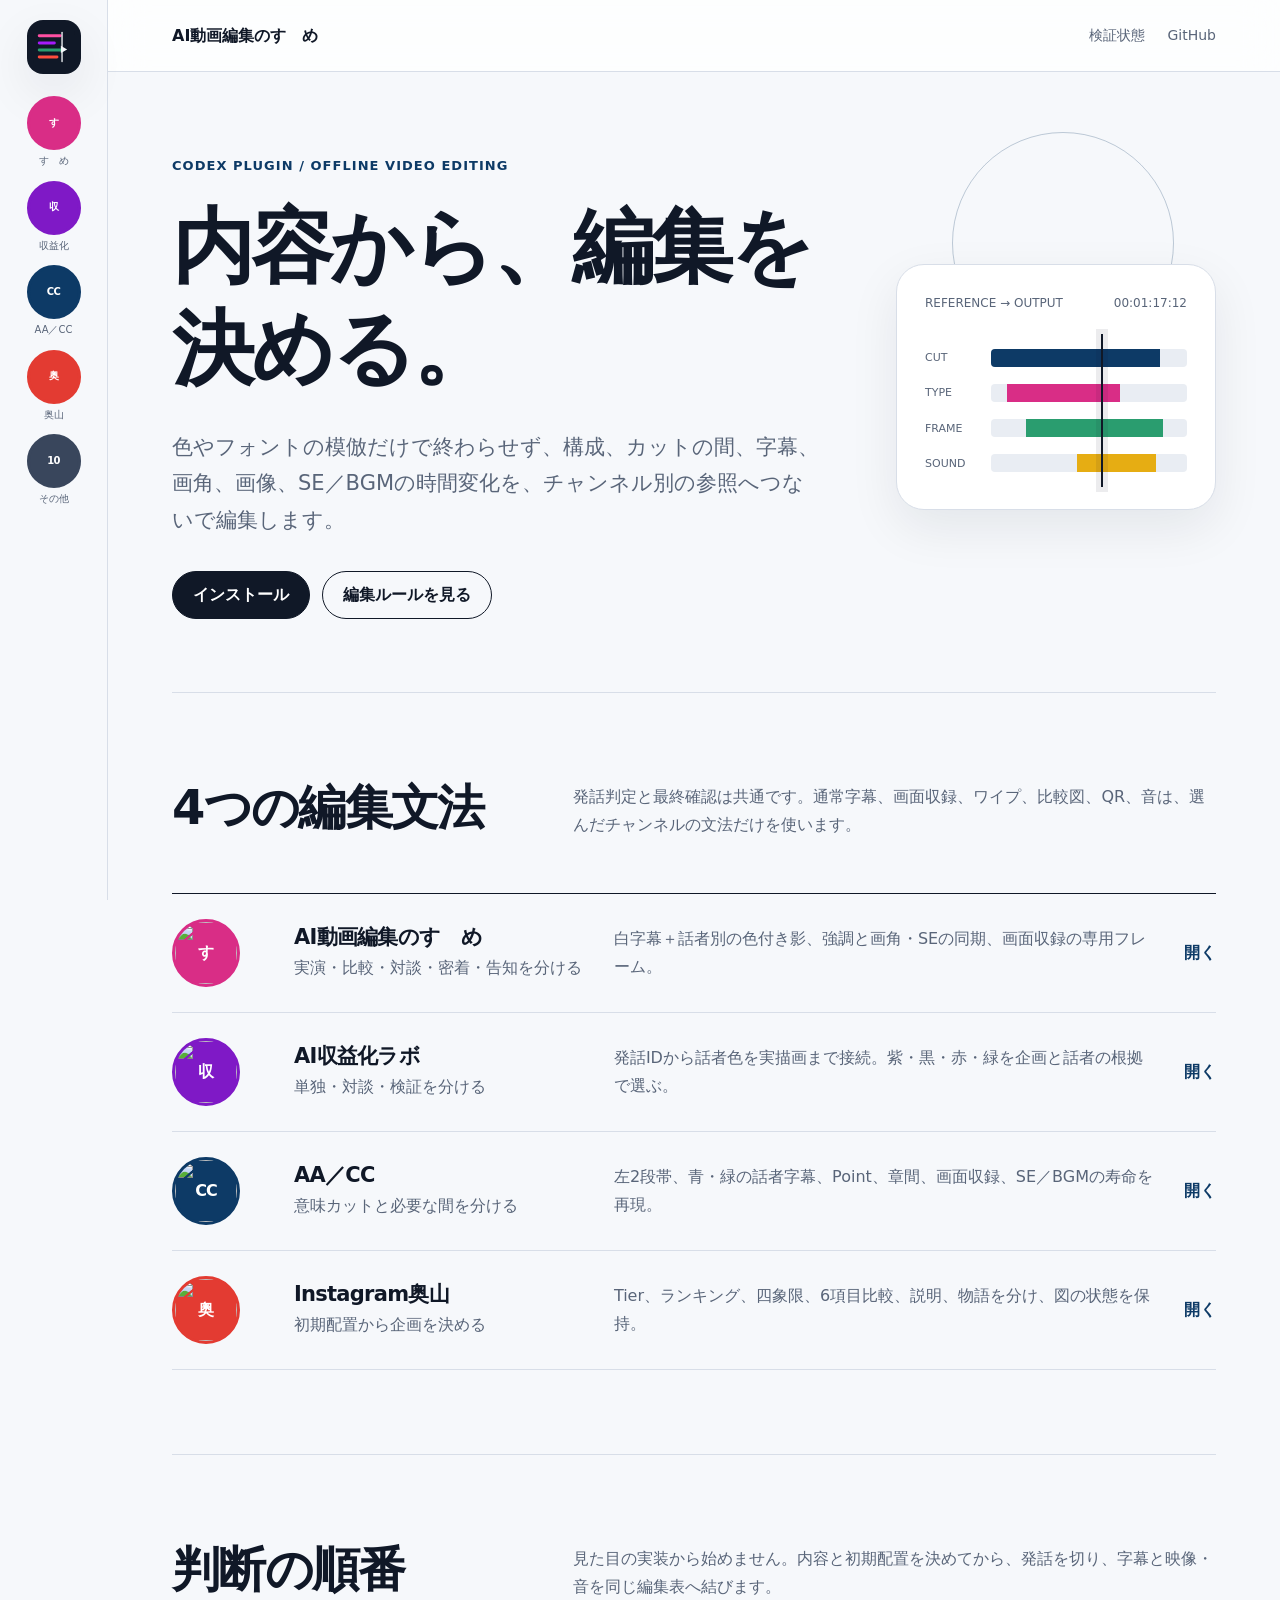
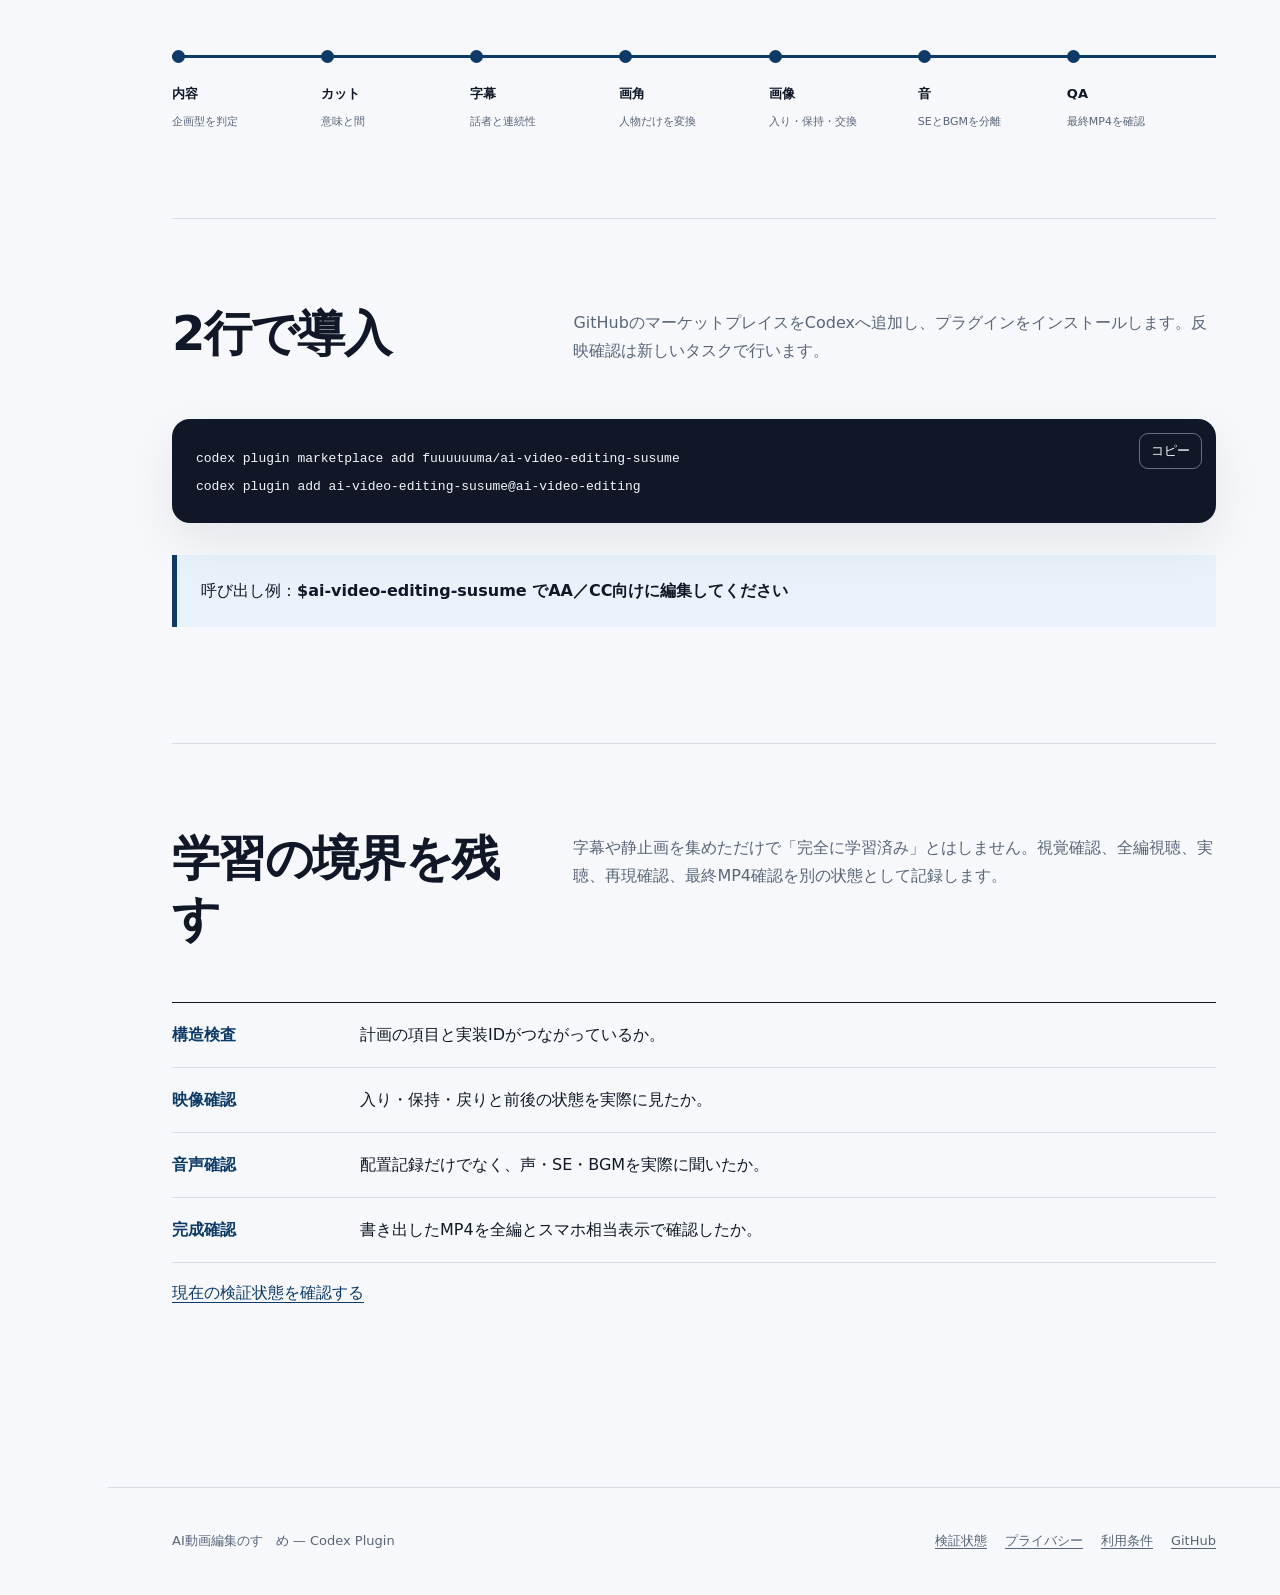
==== docs/index.html @ 34dd6e68 "Release AI video editing Codex plugin" ====
<!doctype html>
<html lang="ja">
<head>
  <meta charset="utf-8">
  <meta name="viewport" content="width=device-width, initial-scale=1">
  <meta name="description" content="Premiereを開かず、4チャンネルの構成・カット・字幕・画角・画像・音を参照から編集するCodexプラグイン。">
  <title>AI動画編集のすゝめ — Codex Plugin</title>
  <link rel="icon" href="assets/plugin-mark.svg" type="image/svg+xml">
  <link rel="stylesheet" href="assets/site.css">
  <script src="assets/site.js" defer></script>
</head>
<body data-base=".">
  <div class="app-shell">
    <nav data-site-nav aria-label="チャンネル別ガイド"></nav>
    <div class="page">
      <header class="topbar">
        <a class="wordmark" href="index.html">AI動画編集のすゝめ</a>
        <nav class="top-links" aria-label="補助ナビゲーション">
          <a href="status.html">検証状態</a>
          <a href="https://github.com/fuuuuuuma/ai-video-editing-susume">GitHub</a>
        </nav>
      </header>
      <main>
        <section class="hero">
          <div>
            <p class="kicker">CODEX PLUGIN / OFFLINE VIDEO EDITING</p>
            <h1>内容から、編集を決める。</h1>
            <p class="lead">色やフォントの模倣だけで終わらせず、構成、カットの間、字幕、画角、画像、SE／BGMの時間変化を、チャンネル別の参照へつないで編集します。</p>
            <div class="hero-actions">
              <a class="button" href="#install">インストール</a>
              <a class="button secondary" href="#channels">編集ルールを見る</a>
            </div>
          </div>
          <div class="edit-console" aria-label="編集工程の概念図">
            <div class="console-head"><span>REFERENCE → OUTPUT</span><span>00:01:17:12</span></div>
            <div class="console-lanes">
              <div class="lane"><span class="lane-label">CUT</span><div class="lane-track"><span style="--lane:#0d3a66;--width:86%"></span></div></div>
              <div class="lane"><span class="lane-label">TYPE</span><div class="lane-track"><span style="--lane:#d92d86"></span></div></div>
              <div class="lane"><span class="lane-label">FRAME</span><div class="lane-track"><span style="--lane:#2a9d6f"></span></div></div>
              <div class="lane"><span class="lane-label">SOUND</span><div class="lane-track"><span style="--lane:#e6ad13"></span></div></div>
            </div>
          </div>
        </section>

        <section class="section" id="channels">
          <div class="section-head">
            <h2>4つの編集文法</h2>
            <p>発話判定と最終確認は共通です。通常字幕、画面収録、ワイプ、比較図、QR、音は、選んだチャンネルの文法だけを使います。</p>
          </div>
          <div class="channel-index">
            <a class="channel-row" href="channels/susume.html">
              <span class="avatar-shell" style="--channel-color:#d92d86"><span>す</span><img src="https://yt3.googleusercontent.com/9xet3JUseilkc7tqD-_00hHpt3668vKP5-DAHMB7ej8v-36BSuve2G7wylYsc08uUogQ72qD8eg=s900-c-k-c0x00ffffff-no-rj" alt="" referrerpolicy="no-referrer"></span>
              <div><h3>AI動画編集のすゝめ</h3><p>実演・比較・対談・密着・告知を分ける</p></div>
              <p>白字幕＋話者別の色付き影、強調と画角・SEの同期、画面収録の専用フレーム。</p>
              <span class="row-action">開く</span>
            </a>
            <a class="channel-row" href="channels/lab.html">
              <span class="avatar-shell" style="--channel-color:#7f19c6"><span>収</span><img src="https://yt3.googleusercontent.com/nRq-bPkCfmj6QOKkVq3jfkCC8uquD05NGS5OKJ42OXbzyfOufIsSE-tGHaxWt0NaDfd91jMtIg=s900-c-k-c0x00ffffff-no-rj" alt="" referrerpolicy="no-referrer"></span>
              <div><h3>AI収益化ラボ</h3><p>単独・対談・検証を分ける</p></div>
              <p>発話IDから話者色を実描画まで接続。紫・黒・赤・緑を企画と話者の根拠で選ぶ。</p>
              <span class="row-action">開く</span>
            </a>
            <a class="channel-row" href="channels/ccaa.html">
              <span class="avatar-shell" style="--channel-color:#0d3a66"><span>CC</span><img src="https://yt3.googleusercontent.com/RqA6T7MQYdr0bJTstKVUA-8ODswsmAYAG3jZbWyfTwX83vl-fGuFaZeeKfSbjTFYID2BZLUQ=s900-c-k-c0x00ffffff-no-rj" alt="" referrerpolicy="no-referrer"></span>
              <div><h3>AA／CC</h3><p>意味カットと必要な間を分ける</p></div>
              <p>左2段帯、青・緑の話者字幕、Point、章間、画面収録、SE／BGMの寿命を再現。</p>
              <span class="row-action">開く</span>
            </a>
            <a class="channel-row" href="channels/instagram.html">
              <span class="avatar-shell" style="--channel-color:#e33b32"><span>奥</span><img src="https://scontent-nrt1-1.cdninstagram.com/v/t51.2885-19/432001402_751181006972562_3380226484654849194_n.jpg?stp=dst-jpg_s100x100_tt6&amp;_nc_cat=109&amp;ccb=7-5&amp;_nc_sid=bf7eb4&amp;_nc_ht=scontent-nrt1-1.cdninstagram.com" alt="" referrerpolicy="no-referrer"></span>
              <div><h3>Instagram奥山</h3><p>初期配置から企画を決める</p></div>
              <p>Tier、ランキング、四象限、6項目比較、説明、物語を分け、図の状態を保持。</p>
              <span class="row-action">開く</span>
            </a>
          </div>
        </section>

        <section class="section">
          <div class="section-head">
            <h2>判断の順番</h2>
            <p>見た目の実装から始めません。内容と初期配置を決めてから、発話を切り、字幕と映像・音を同じ編集表へ結びます。</p>
          </div>
          <div class="workflow-line" aria-label="編集工程">
            <div class="workflow-step"><strong>内容</strong><span>企画型を判定</span></div>
            <div class="workflow-step"><strong>カット</strong><span>意味と間</span></div>
            <div class="workflow-step"><strong>字幕</strong><span>話者と連続性</span></div>
            <div class="workflow-step"><strong>画角</strong><span>人物だけを変換</span></div>
            <div class="workflow-step"><strong>画像</strong><span>入り・保持・交換</span></div>
            <div class="workflow-step"><strong>音</strong><span>SEとBGMを分離</span></div>
            <div class="workflow-step"><strong>QA</strong><span>最終MP4を確認</span></div>
          </div>
        </section>

        <section class="section" id="install">
          <div class="section-head">
            <h2>2行で導入</h2>
            <p>GitHubのマーケットプレイスをCodexへ追加し、プラグインをインストールします。反映確認は新しいタスクで行います。</p>
          </div>
          <div class="command-box">
            <button class="copy-button" data-copy="#install-code">コピー</button>
            <code id="install-code">codex plugin marketplace add fuuuuuuma/ai-video-editing-susume
codex plugin add ai-video-editing-susume@ai-video-editing</code>
          </div>
          <div class="callout"><p>呼び出し例：<strong>$ai-video-editing-susume でAA／CC向けに編集してください</strong></p></div>
        </section>

        <section class="section">
          <div class="section-head">
            <h2>学習の境界を残す</h2>
            <p>字幕や静止画を集めただけで「完全に学習済み」とはしません。視覚確認、全編視聴、実聴、再現確認、最終MP4確認を別の状態として記録します。</p>
          </div>
          <div class="checklist">
            <div class="check-item"><strong>構造検査</strong><span>計画の項目と実装IDがつながっているか。</span></div>
            <div class="check-item"><strong>映像確認</strong><span>入り・保持・戻りと前後の状態を実際に見たか。</span></div>
            <div class="check-item"><strong>音声確認</strong><span>配置記録だけでなく、声・SE・BGMを実際に聞いたか。</span></div>
            <div class="check-item"><strong>完成確認</strong><span>書き出したMP4を全編とスマホ相当表示で確認したか。</span></div>
          </div>
          <p><a href="status.html">現在の検証状態を確認する</a></p>
        </section>
      </main>
      <footer data-site-footer></footer>
    </div>
  </div>
</body>
</html>
---- docs/assets/site.css ----
:root {
  color-scheme: light;
  --paper: #f6f8fb;
  --surface: #ffffff;
  --ink: #101827;
  --muted: #596579;
  --line: #d8dee8;
  --soft-line: #e9edf3;
  --accent: #0d3a66;
  --accent-2: #2bb8d8;
  --accent-soft: #e8f2fb;
  --success: #1d7f58;
  --warning: #9a5a00;
  --radius: 18px;
  --shadow: 0 18px 50px rgba(16, 24, 39, 0.08);
  font-family: "Hiragino Kaku Gothic ProN", "Yu Gothic", "Noto Sans JP", system-ui, sans-serif;
}

* { box-sizing: border-box; }

html { scroll-behavior: smooth; }

body {
  margin: 0;
  background: var(--paper);
  color: var(--ink);
  line-height: 1.75;
  text-rendering: optimizeLegibility;
}

body[data-channel="susume"] {
  --accent: #d92d86;
  --accent-2: #2bb8d8;
  --accent-soft: #fff0f8;
}

body[data-channel="lab"] {
  --accent: #7f19c6;
  --accent-2: #2a9d6f;
  --accent-soft: #f7edff;
}

body[data-channel="ccaa"] {
  --accent: #0d3a66;
  --accent-2: #e6ad13;
  --accent-soft: #eaf3fb;
}

body[data-channel="instagram"] {
  --accent: #e33b32;
  --accent-2: #2367d1;
  --accent-soft: #fff0ee;
}

body[data-channel="other"] {
  --accent: #39465c;
  --accent-2: #0c8b83;
  --accent-soft: #edf3f4;
}

a { color: var(--accent); text-underline-offset: 0.22em; }
a:hover { text-decoration-thickness: 2px; }

button, a { -webkit-tap-highlight-color: transparent; }

:focus-visible {
  outline: 3px solid color-mix(in srgb, var(--accent-2) 70%, white);
  outline-offset: 4px;
}

.app-shell {
  display: grid;
  grid-template-columns: 108px minmax(0, 1fr);
  min-height: 100vh;
}

.channel-rail {
  position: sticky;
  top: 0;
  height: 100vh;
  padding: 20px 12px;
  border-right: 1px solid var(--line);
  background: rgba(246, 248, 251, 0.94);
  backdrop-filter: blur(18px);
  z-index: 20;
}

.rail-home {
  display: grid;
  place-items: center;
  width: 54px;
  height: 54px;
  margin: 0 auto 22px;
  border-radius: 16px;
  background: var(--ink);
  box-shadow: var(--shadow);
}

.rail-home img { width: 42px; height: 42px; }

.rail-list {
  display: grid;
  gap: 13px;
  margin: 0;
  padding: 0;
  list-style: none;
}

.rail-link {
  display: grid;
  justify-items: center;
  gap: 5px;
  color: var(--muted);
  font-size: 10px;
  line-height: 1.25;
  text-decoration: none;
  text-align: center;
}

.rail-link[aria-current="page"] { color: var(--ink); font-weight: 700; }

.avatar-shell {
  position: relative;
  display: grid;
  place-items: center;
  width: 54px;
  height: 54px;
  overflow: hidden;
  border: 3px solid var(--channel-color, var(--line));
  border-radius: 50%;
  background: var(--channel-color, var(--ink));
  color: white;
  font-weight: 800;
  letter-spacing: -0.06em;
}

.avatar-shell img {
  position: absolute;
  inset: 0;
  width: 100%;
  height: 100%;
  object-fit: cover;
}

.avatar-shell img.is-broken { display: none; }

.page { min-width: 0; }

.topbar {
  display: flex;
  align-items: center;
  justify-content: space-between;
  min-height: 72px;
  padding: 0 5vw;
  border-bottom: 1px solid var(--line);
  background: rgba(255,255,255,0.78);
  backdrop-filter: blur(18px);
}

.wordmark { color: var(--ink); font-weight: 800; text-decoration: none; }
.top-links { display: flex; gap: 22px; font-size: 14px; }
.top-links a { color: var(--muted); text-decoration: none; }

main { width: min(1180px, calc(100% - 10vw)); margin: 0 auto; }

.hero {
  position: relative;
  display: grid;
  grid-template-columns: minmax(0, 1.35fr) minmax(320px, 0.65fr);
  gap: clamp(34px, 6vw, 90px);
  align-items: center;
  min-height: 620px;
  padding: 80px 0 70px;
}

.hero::before {
  content: "";
  position: absolute;
  top: 60px;
  right: 4%;
  width: 220px;
  height: 220px;
  border: 1px solid color-mix(in srgb, var(--accent) 25%, transparent);
  border-radius: 50%;
  pointer-events: none;
}

.kicker {
  margin: 0 0 18px;
  color: var(--accent);
  font-size: 13px;
  font-weight: 700;
  letter-spacing: 0.08em;
}

h1, h2, h3 { line-height: 1.25; letter-spacing: -0.035em; }

h1 {
  max-width: 13ch;
  margin: 0;
  font-size: clamp(42px, 6.4vw, 82px);
  font-weight: 850;
}

.hero p.lead {
  max-width: 64ch;
  margin: 28px 0 0;
  color: var(--muted);
  font-size: clamp(17px, 2vw, 21px);
}

.hero-actions { display: flex; flex-wrap: wrap; gap: 12px; margin-top: 32px; }

.button {
  display: inline-flex;
  align-items: center;
  justify-content: center;
  min-height: 48px;
  padding: 0 20px;
  border: 1px solid var(--ink);
  border-radius: 999px;
  background: var(--ink);
  color: white;
  font-weight: 700;
  text-decoration: none;
}

.button.secondary { background: transparent; color: var(--ink); }

.edit-console {
  position: relative;
  padding: 28px;
  border: 1px solid var(--line);
  border-radius: 28px;
  background: var(--surface);
  box-shadow: var(--shadow);
}

.console-head { display: flex; justify-content: space-between; color: var(--muted); font-size: 12px; }
.console-lanes { position: relative; display: grid; gap: 16px; margin-top: 26px; padding: 8px 0; }
.console-lanes::after {
  content: "";
  position: absolute;
  top: -6px;
  bottom: -6px;
  left: 67%;
  width: 2px;
  background: var(--ink);
  box-shadow: 0 0 0 5px rgba(16,24,39,0.08);
}

.lane { display: grid; grid-template-columns: 54px 1fr; gap: 12px; align-items: center; }
.lane-label { color: var(--muted); font-size: 11px; }
.lane-track { height: 18px; overflow: hidden; border-radius: 4px; background: var(--soft-line); }
.lane-track span { display: block; height: 100%; width: var(--width, 75%); background: var(--lane, var(--accent)); }
.lane:nth-child(2) .lane-track span { margin-left: 8%; width: 58%; }
.lane:nth-child(3) .lane-track span { margin-left: 18%; width: 70%; }
.lane:nth-child(4) .lane-track span { margin-left: 44%; width: 40%; }

.hero-channel {
  display: flex;
  align-items: center;
  gap: 18px;
  margin-bottom: 24px;
}

.hero-channel .avatar-shell { width: 82px; height: 82px; border-width: 4px; font-size: 22px; }
.hero-channel p { margin: 0; color: var(--muted); }

.status-pill {
  display: inline-flex;
  align-items: center;
  gap: 8px;
  padding: 7px 12px;
  border-radius: 999px;
  background: var(--accent-soft);
  color: var(--accent);
  font-size: 12px;
  font-weight: 700;
}

.status-pill::before { content: ""; width: 8px; height: 8px; border-radius: 50%; background: currentColor; }

.section { padding: 84px 0; border-top: 1px solid var(--line); }
.section-head { display: grid; grid-template-columns: minmax(220px, 0.55fr) minmax(0, 1fr); gap: 48px; margin-bottom: 54px; }
.section h2 { margin: 0; font-size: clamp(30px, 4vw, 48px); }
.section-head p { max-width: 66ch; margin: 6px 0 0; color: var(--muted); }

.channel-index { display: grid; gap: 0; border-top: 1px solid var(--ink); }
.channel-row {
  display: grid;
  grid-template-columns: 94px minmax(210px, 0.7fr) minmax(0, 1.3fr) auto;
  gap: 28px;
  align-items: center;
  padding: 25px 0;
  border-bottom: 1px solid var(--line);
  color: var(--ink);
  text-decoration: none;
}
.channel-row .avatar-shell { width: 68px; height: 68px; }
.channel-row h3 { margin: 0 0 4px; font-size: 21px; }
.channel-row p { margin: 0; color: var(--muted); }
.channel-row .row-action { color: var(--accent); font-weight: 700; }

.workflow-line { display: grid; grid-template-columns: repeat(7, 1fr); margin-top: 38px; border-top: 3px solid var(--accent); }
.workflow-step { position: relative; padding: 25px 12px 0 0; }
.workflow-step::before { content: ""; position: absolute; top: -8px; left: 0; width: 13px; height: 13px; border-radius: 50%; background: var(--accent); }
.workflow-step strong { display: block; font-size: 13px; }
.workflow-step span { color: var(--muted); font-size: 11px; }

.rule-section {
  display: grid;
  grid-template-columns: 180px minmax(0, 1fr);
  gap: 38px;
  padding: 42px 0;
  border-top: 1px solid var(--line);
  scroll-margin-top: 24px;
}
.rule-section h2, .rule-section h3 { margin: 0; font-size: 21px; }
.rule-body { min-width: 0; max-width: 76ch; }
.rule-body > :first-child { margin-top: 0; }
.rule-body > :last-child { margin-bottom: 0; }
.rule-body ul, .rule-body ol { padding-left: 1.25em; }
.rule-body li + li { margin-top: 9px; }
.rule-body strong { color: color-mix(in srgb, var(--accent) 86%, black); }

.callout {
  margin: 32px 0;
  padding: 22px 24px;
  border-left: 5px solid var(--accent);
  background: var(--accent-soft);
}
.callout p { margin: 0; }
.callout.warning { border-left-color: var(--warning); background: #fff8ea; }

.format-table { width: 100%; max-width: 100%; border-collapse: collapse; font-size: 14px; }
.format-table th, .format-table td { padding: 14px 12px; border-bottom: 1px solid var(--line); text-align: left; vertical-align: top; }
.format-table th { color: var(--muted); font-size: 12px; }

.command-box {
  position: relative;
  margin: 28px 0;
  padding: 24px 74px 24px 24px;
  overflow-x: auto;
  border-radius: var(--radius);
  background: var(--ink);
  color: #f4f7fb;
  box-shadow: var(--shadow);
}
.command-box code { white-space: pre; font-family: ui-monospace, SFMono-Regular, Menlo, monospace; font-size: 13px; }
.copy-button { position: absolute; top: 14px; right: 14px; padding: 8px 11px; border: 1px solid #667085; border-radius: 9px; background: transparent; color: white; cursor: pointer; }

.checklist { display: grid; gap: 0; border-top: 1px solid var(--ink); }
.check-item { display: grid; grid-template-columns: 160px minmax(0,1fr); gap: 28px; padding: 18px 0; border-bottom: 1px solid var(--line); }
.check-item strong { color: var(--accent); }

.footer { margin-top: 80px; padding: 42px 5vw; border-top: 1px solid var(--line); color: var(--muted); font-size: 13px; }
.footer-inner { display: flex; justify-content: space-between; gap: 24px; max-width: 1180px; margin: 0 auto; }
.footer nav { display: flex; flex-wrap: wrap; gap: 18px; }
.footer a { color: var(--muted); }

.sr-only { position: absolute; width: 1px; height: 1px; padding: 0; margin: -1px; overflow: hidden; clip: rect(0,0,0,0); white-space: nowrap; border: 0; }
.no-break { white-space: nowrap; }

@media (max-width: 900px) {
  .app-shell { display: block; }
  .channel-rail { position: sticky; width: 100%; max-width: 100vw; height: auto; padding: 10px 14px; border-right: 0; border-bottom: 1px solid var(--line); overflow-x: auto; scrollbar-width: none; }
  .channel-rail::-webkit-scrollbar { display: none; }
  .rail-inner { display: flex; align-items: center; gap: 12px; width: max-content; }
  .rail-home { width: 44px; height: 44px; margin: 0 5px 0 0; border-radius: 13px; }
  .rail-home img { width: 34px; height: 34px; }
  .rail-list { display: flex; gap: 12px; }
  .rail-link { grid-template-columns: 38px auto; align-items: center; text-align: left; }
  .avatar-shell { width: 38px; height: 38px; border-width: 2px; }
  .topbar { min-height: 60px; }
  .top-links { gap: 12px; font-size: 12px; }
  .hero { grid-template-columns: 1fr; min-height: auto; padding: 70px 0; }
  .hero::before { width: 130px; height: 130px; }
  .edit-console { max-width: 600px; }
  .section-head { grid-template-columns: 1fr; gap: 14px; }
  .channel-row { grid-template-columns: 72px minmax(0,1fr) auto; gap: 16px; }
  .channel-row > p { grid-column: 2 / -1; }
  .workflow-line { grid-template-columns: repeat(4, 1fr); row-gap: 22px; }
  .rule-section { grid-template-columns: 1fr; gap: 14px; }
}

@media (max-width: 600px) {
  main { width: min(100% - 32px, 1180px); }
  .topbar { padding: 0 16px; }
  .top-links a:first-child { display: none; }
  h1 { font-size: clamp(39px, 13vw, 58px); }
  .hero { padding: 56px 0; }
  .hero-channel .avatar-shell { width: 66px; height: 66px; }
  .section { padding: 60px 0; }
  .channel-row { grid-template-columns: 54px minmax(0,1fr); }
  .channel-row .avatar-shell { width: 50px; height: 50px; }
  .channel-row .row-action { grid-column: 2; }
  .workflow-line { grid-template-columns: repeat(2, 1fr); }
  .format-table { display: block; width: 100%; max-width: 100%; overflow-x: auto; white-space: nowrap; }
  .check-item { grid-template-columns: 1fr; gap: 4px; }
  .footer-inner { display: grid; }
}

@media (prefers-reduced-motion: reduce) {
  html { scroll-behavior: auto; }
  *, *::before, *::after { animation-duration: 0.01ms !important; transition-duration: 0.01ms !important; }
}
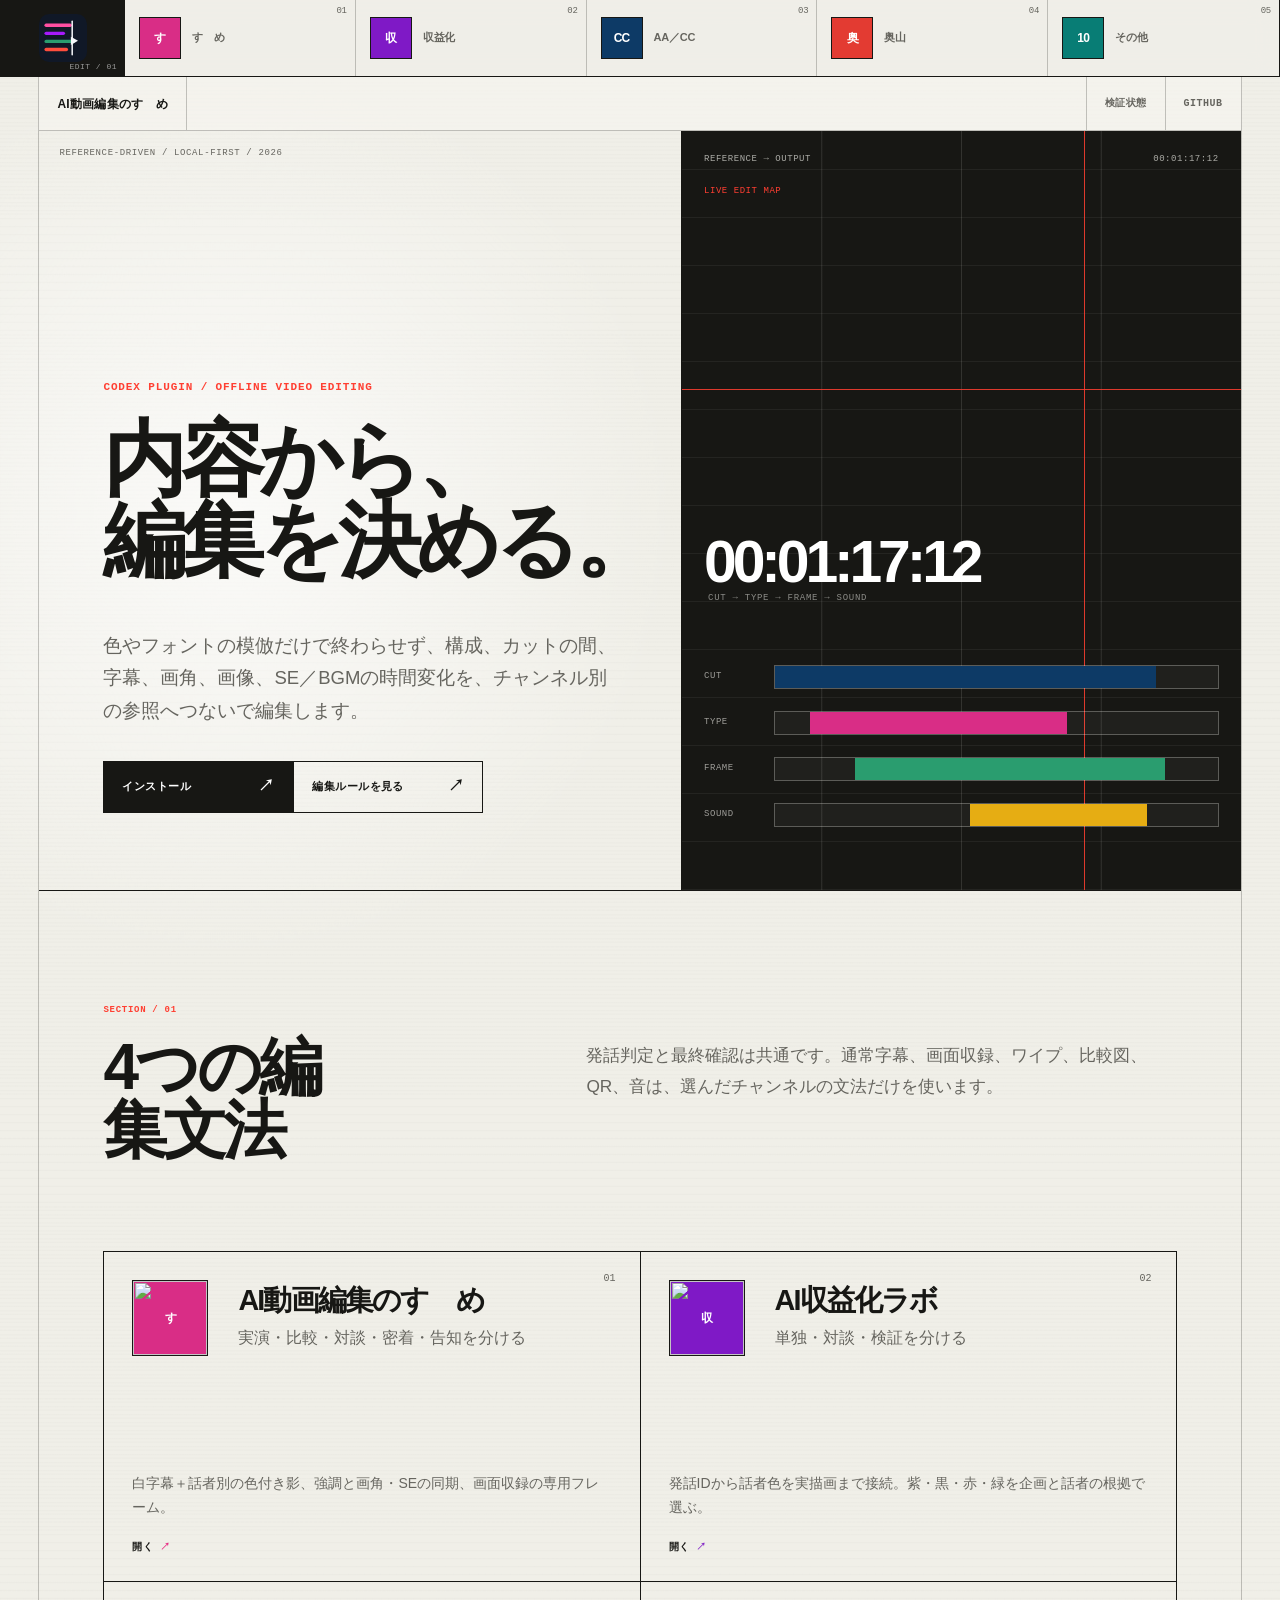
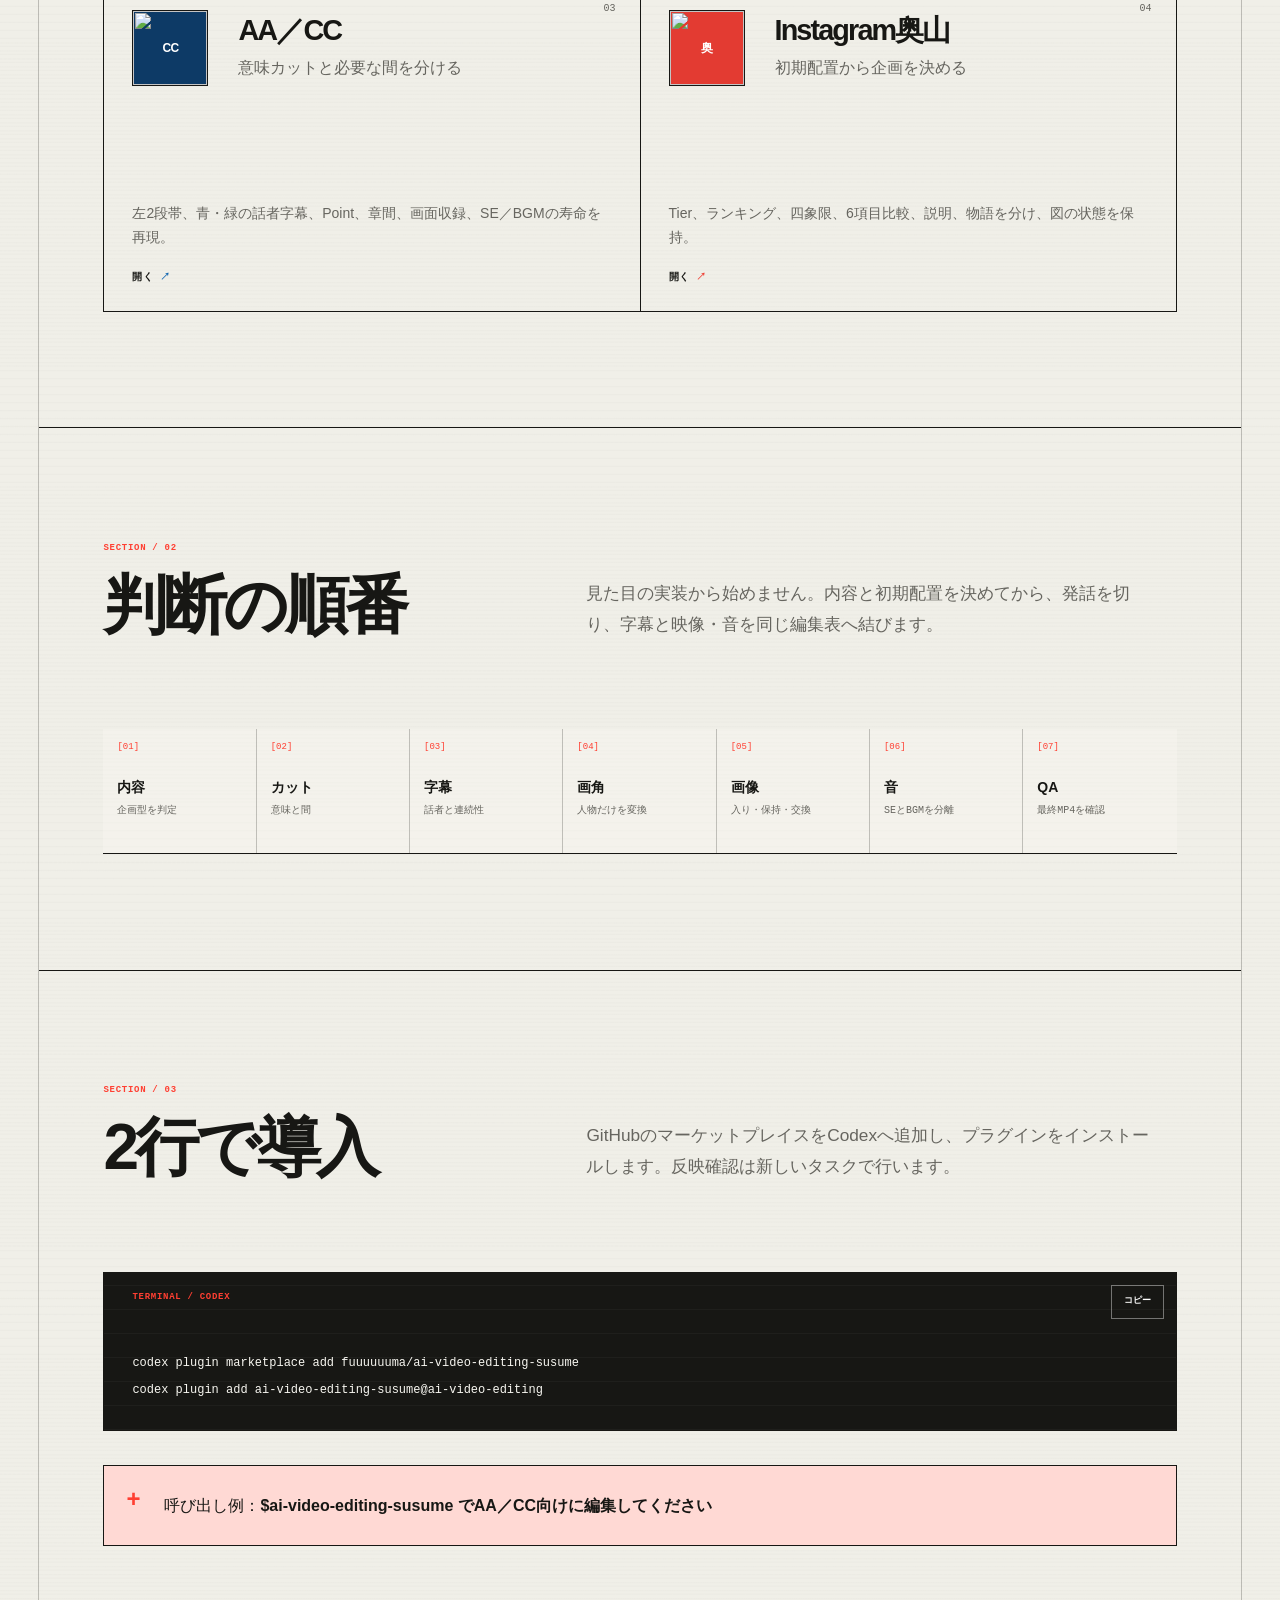
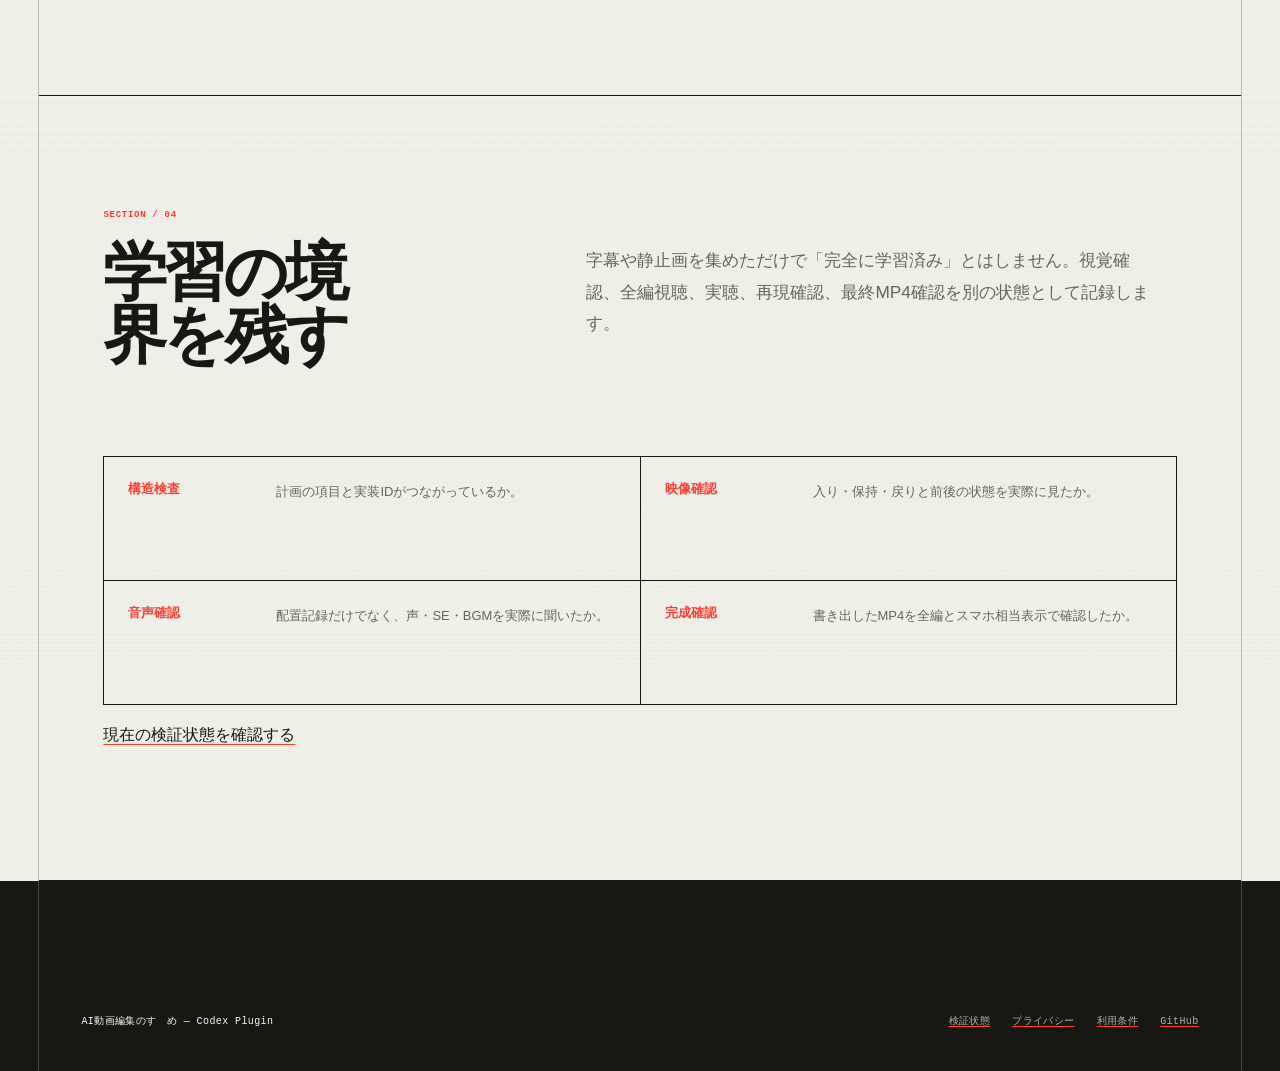
==== commit d53d6dcb: "Redesign documentation site with editorial grid" ====
--- a/docs/index.html
+++ b/docs/index.html
@@ -6,8 +6,8 @@
   <meta name="description" content="Premiereを開かず、4チャンネルの構成・カット・字幕・画角・画像・音を参照から編集するCodexプラグイン。">
   <title>AI動画編集のすゝめ — Codex Plugin</title>
   <link rel="icon" href="assets/plugin-mark.svg" type="image/svg+xml">
-  <link rel="stylesheet" href="assets/site.css">
-  <script src="assets/site.js" defer></script>
+  <link rel="stylesheet" href="assets/site.css?v=1.1.0">
+  <script src="assets/site.js?v=1.1.0" defer></script>
 </head>
 <body data-base=".">
   <div class="app-shell">
@@ -24,7 +24,7 @@
         <section class="hero">
           <div>
             <p class="kicker">CODEX PLUGIN / OFFLINE VIDEO EDITING</p>
-            <h1>内容から、編集を決める。</h1>
+            <h1 class="home-title"><span>内容から、</span><span>編集を決める。</span></h1>
             <p class="lead">色やフォントの模倣だけで終わらせず、構成、カットの間、字幕、画角、画像、SE／BGMの時間変化を、チャンネル別の参照へつないで編集します。</p>
             <div class="hero-actions">
               <a class="button" href="#install">インストール</a>
--- a/docs/assets/site.css
+++ b/docs/assets/site.css
@@ -1,136 +1,200 @@
 :root {
   color-scheme: light;
-  --paper: #f6f8fb;
-  --surface: #ffffff;
-  --ink: #101827;
-  --muted: #596579;
-  --line: #d8dee8;
-  --soft-line: #e9edf3;
-  --accent: #0d3a66;
-  --accent-2: #2bb8d8;
-  --accent-soft: #e8f2fb;
-  --success: #1d7f58;
-  --warning: #9a5a00;
-  --radius: 18px;
-  --shadow: 0 18px 50px rgba(16, 24, 39, 0.08);
-  font-family: "Hiragino Kaku Gothic ProN", "Yu Gothic", "Noto Sans JP", system-ui, sans-serif;
+  --paper: #f0efe8;
+  --surface: #f8f7f1;
+  --ink: #171714;
+  --muted: #66655f;
+  --line: rgba(23, 23, 20, 0.24);
+  --line-strong: #171714;
+  --accent: #ff3f32;
+  --accent-soft: #ffd9d4;
+  --success: #0b7357;
+  --warning: #bc5f00;
+  --content: 1440px;
+  --gutter: clamp(18px, 3vw, 48px);
+  --display: Arial, "Helvetica Neue", "Hiragino Kaku Gothic ProN", "Yu Gothic", sans-serif;
+  --body: "Helvetica Neue", "Hiragino Kaku Gothic ProN", "Yu Gothic", sans-serif;
+  --mono: "SFMono-Regular", Consolas, "Liberation Mono", monospace;
 }
 
 * { box-sizing: border-box; }
 
-html { scroll-behavior: smooth; }
+html {
+  scroll-behavior: smooth;
+  background: var(--paper);
+}
 
 body {
   margin: 0;
-  background: var(--paper);
+  background:
+    radial-gradient(circle at 18% 12%, rgba(255, 255, 255, 0.72), transparent 28rem),
+    repeating-linear-gradient(0deg, rgba(23, 23, 20, 0.018) 0, rgba(23, 23, 20, 0.018) 1px, transparent 1px, transparent 4px),
+    var(--paper);
   color: var(--ink);
-  line-height: 1.75;
+  font-family: var(--body);
+  font-size: 16px;
+  line-height: 1.72;
   text-rendering: optimizeLegibility;
+  -webkit-font-smoothing: antialiased;
 }
 
 body[data-channel="susume"] {
-  --accent: #d92d86;
-  --accent-2: #2bb8d8;
-  --accent-soft: #fff0f8;
+  --accent: #e72b83;
+  --accent-soft: #ffd9eb;
 }
 
 body[data-channel="lab"] {
-  --accent: #7f19c6;
-  --accent-2: #2a9d6f;
-  --accent-soft: #f7edff;
+  --accent: #8428c7;
+  --accent-soft: #ead5fb;
 }
 
 body[data-channel="ccaa"] {
-  --accent: #0d3a66;
-  --accent-2: #e6ad13;
-  --accent-soft: #eaf3fb;
+  --accent: #1266b1;
+  --accent-soft: #d4e9f9;
 }
 
 body[data-channel="instagram"] {
-  --accent: #e33b32;
-  --accent-2: #2367d1;
-  --accent-soft: #fff0ee;
+  --accent: #ee4136;
+  --accent-soft: #ffd7d2;
 }
 
 body[data-channel="other"] {
-  --accent: #39465c;
-  --accent-2: #0c8b83;
-  --accent-soft: #edf3f4;
-}
-
-a { color: var(--accent); text-underline-offset: 0.22em; }
+  --accent: #087d75;
+  --accent-soft: #ccebe7;
+}
+
+a {
+  color: inherit;
+  text-decoration-color: var(--accent);
+  text-decoration-thickness: 1px;
+  text-underline-offset: 0.22em;
+}
+
 a:hover { text-decoration-thickness: 2px; }
-
 button, a { -webkit-tap-highlight-color: transparent; }
 
 :focus-visible {
-  outline: 3px solid color-mix(in srgb, var(--accent-2) 70%, white);
+  outline: 2px solid var(--accent);
   outline-offset: 4px;
 }
 
-.app-shell {
-  display: grid;
-  grid-template-columns: 108px minmax(0, 1fr);
-  min-height: 100vh;
-}
-
+::selection {
+  background: var(--accent);
+  color: #fff;
+}
+
+.app-shell { min-height: 100vh; }
+.page { min-width: 0; }
+
+/* Global channel index — styled as an editorial contact sheet. */
 .channel-rail {
   position: sticky;
   top: 0;
-  height: 100vh;
-  padding: 20px 12px;
-  border-right: 1px solid var(--line);
-  background: rgba(246, 248, 251, 0.94);
-  backdrop-filter: blur(18px);
-  z-index: 20;
+  z-index: 50;
+  width: 100%;
+  border-bottom: 1px solid var(--line-strong);
+  background: rgba(240, 239, 232, 0.94);
+  backdrop-filter: blur(14px);
+}
+
+.rail-inner {
+  display: grid;
+  grid-template-columns: 124px minmax(0, 1fr);
+  width: min(100%, var(--content));
+  min-height: 76px;
+  margin: 0 auto;
+  border-inline: 1px solid var(--line-strong);
 }
 
 .rail-home {
+  position: relative;
   display: grid;
   place-items: center;
-  width: 54px;
-  height: 54px;
-  margin: 0 auto 22px;
-  border-radius: 16px;
+  border-right: 1px solid var(--line-strong);
   background: var(--ink);
-  box-shadow: var(--shadow);
-}
-
-.rail-home img { width: 42px; height: 42px; }
+  color: #fff;
+  text-decoration: none;
+}
+
+.rail-home::after {
+  content: "EDIT / 01";
+  position: absolute;
+  right: 7px;
+  bottom: 5px;
+  color: rgba(255, 255, 255, 0.56);
+  font: 8px/1 var(--mono);
+  letter-spacing: 0.06em;
+}
+
+.rail-home img { width: 48px; height: 48px; }
 
 .rail-list {
   display: grid;
-  gap: 13px;
+  grid-template-columns: repeat(5, minmax(0, 1fr));
   margin: 0;
   padding: 0;
   list-style: none;
 }
 
+.rail-list li { min-width: 0; border-right: 1px solid var(--line); }
+.rail-list li:last-child { border-right: 0; }
+
 .rail-link {
-  display: grid;
-  justify-items: center;
-  gap: 5px;
+  position: relative;
+  display: grid;
+  grid-template-columns: 42px minmax(0, 1fr);
+  gap: 11px;
+  align-items: center;
+  height: 100%;
+  padding: 10px 14px;
   color: var(--muted);
-  font-size: 10px;
-  line-height: 1.25;
+  font: 700 11px/1.2 var(--display);
+  letter-spacing: -0.02em;
   text-decoration: none;
-  text-align: center;
-}
-
-.rail-link[aria-current="page"] { color: var(--ink); font-weight: 700; }
+  overflow: hidden;
+  transition: background 180ms ease, color 180ms ease;
+}
+
+.rail-link::before {
+  content: "";
+  position: absolute;
+  inset: auto 0 0;
+  height: 4px;
+  background: var(--channel-color, var(--accent));
+  transform: scaleX(0);
+  transform-origin: left;
+  transition: transform 180ms ease;
+}
+
+.rail-link:hover,
+.rail-link[aria-current="page"] {
+  background: var(--surface);
+  color: var(--ink);
+}
+
+.rail-link:hover::before,
+.rail-link[aria-current="page"]::before { transform: scaleX(1); }
+
+.rail-number {
+  position: absolute;
+  top: 7px;
+  right: 8px;
+  color: var(--muted);
+  font: 9px/1 var(--mono);
+}
 
 .avatar-shell {
   position: relative;
   display: grid;
   place-items: center;
-  width: 54px;
-  height: 54px;
+  width: 42px;
+  height: 42px;
   overflow: hidden;
-  border: 3px solid var(--channel-color, var(--line));
-  border-radius: 50%;
+  border: 1px solid var(--line-strong);
+  border-radius: 0;
   background: var(--channel-color, var(--ink));
-  color: white;
-  font-weight: 800;
+  color: #fff;
+  font: 800 12px/1 var(--display);
   letter-spacing: -0.06em;
 }
 
@@ -140,268 +204,750 @@
   width: 100%;
   height: 100%;
   object-fit: cover;
+  filter: saturate(0.82) contrast(1.06);
 }
 
 .avatar-shell img.is-broken { display: none; }
 
-.page { min-width: 0; }
-
+/* Secondary utility bar. */
 .topbar {
   display: flex;
   align-items: center;
   justify-content: space-between;
-  min-height: 72px;
-  padding: 0 5vw;
+  width: min(calc(100% - (var(--gutter) * 2)), var(--content));
+  min-height: 54px;
+  margin: 0 auto;
+  border-inline: 1px solid var(--line);
   border-bottom: 1px solid var(--line);
-  background: rgba(255,255,255,0.78);
-  backdrop-filter: blur(18px);
-}
-
-.wordmark { color: var(--ink); font-weight: 800; text-decoration: none; }
-.top-links { display: flex; gap: 22px; font-size: 14px; }
-.top-links a { color: var(--muted); text-decoration: none; }
-
-main { width: min(1180px, calc(100% - 10vw)); margin: 0 auto; }
+  background: rgba(248, 247, 241, 0.58);
+}
+
+.wordmark {
+  align-self: stretch;
+  display: flex;
+  align-items: center;
+  padding: 0 18px;
+  border-right: 1px solid var(--line);
+  color: var(--ink);
+  font: 800 12px/1 var(--display);
+  letter-spacing: 0.02em;
+  text-decoration: none;
+  text-transform: uppercase;
+}
+
+.top-links {
+  display: flex;
+  align-self: stretch;
+  margin-left: auto;
+}
+
+.top-links a {
+  display: flex;
+  align-items: center;
+  padding: 0 18px;
+  border-left: 1px solid var(--line);
+  color: var(--muted);
+  font: 700 10px/1 var(--mono);
+  letter-spacing: 0.05em;
+  text-decoration: none;
+  text-transform: uppercase;
+  transition: color 160ms ease, background 160ms ease;
+}
+
+.top-links a:hover { background: var(--ink); color: #fff; }
+
+main {
+  width: min(calc(100% - (var(--gutter) * 2)), var(--content));
+  margin: 0 auto;
+  border-inline: 1px solid var(--line);
+  counter-reset: section;
+}
 
 .hero {
   position: relative;
   display: grid;
-  grid-template-columns: minmax(0, 1.35fr) minmax(320px, 0.65fr);
-  gap: clamp(34px, 6vw, 90px);
-  align-items: center;
-  min-height: 620px;
-  padding: 80px 0 70px;
-}
-
-.hero::before {
-  content: "";
-  position: absolute;
-  top: 60px;
-  right: 4%;
-  width: 220px;
-  height: 220px;
-  border: 1px solid color-mix(in srgb, var(--accent) 25%, transparent);
-  border-radius: 50%;
-  pointer-events: none;
+  grid-template-columns: minmax(0, 1.07fr) minmax(380px, 0.93fr);
+  min-height: min(760px, calc(100vh - 130px));
+  border-bottom: 1px solid var(--line-strong);
+  overflow: clip;
+}
+
+.hero > div:first-child {
+  display: flex;
+  flex-direction: column;
+  justify-content: flex-end;
+  min-width: 0;
+  padding: clamp(54px, 8vw, 118px) clamp(28px, 5vw, 78px) clamp(40px, 6vw, 78px);
+  border-right: 1px solid var(--line-strong);
+}
+
+.hero > div:first-child::before {
+  content: "REFERENCE-DRIVEN / LOCAL-FIRST / 2026";
+  position: absolute;
+  top: 18px;
+  left: 20px;
+  color: var(--muted);
+  font: 9px/1 var(--mono);
+  letter-spacing: 0.07em;
 }
 
 .kicker {
-  margin: 0 0 18px;
+  margin: 0 0 24px;
   color: var(--accent);
-  font-size: 13px;
-  font-weight: 700;
+  font: 700 11px/1.3 var(--mono);
   letter-spacing: 0.08em;
-}
-
-h1, h2, h3 { line-height: 1.25; letter-spacing: -0.035em; }
+  text-transform: uppercase;
+}
+
+h1, h2, h3 {
+  margin-block-start: 0;
+  font-family: var(--display);
+  line-height: 0.98;
+  letter-spacing: -0.065em;
+}
 
 h1 {
-  max-width: 13ch;
+  max-width: 11ch;
   margin: 0;
-  font-size: clamp(42px, 6.4vw, 82px);
-  font-weight: 850;
-}
+  font-size: clamp(56px, 7.2vw, 112px);
+  font-weight: 900;
+  text-wrap: balance;
+}
+
+.home-title {
+  max-width: none;
+  font-size: clamp(50px, 6.5vw, 100px);
+}
+
+.home-title span { display: block; white-space: nowrap; }
 
 .hero p.lead {
-  max-width: 64ch;
-  margin: 28px 0 0;
+  max-width: 48rem;
+  margin: clamp(28px, 4vw, 48px) 0 0;
   color: var(--muted);
-  font-size: clamp(17px, 2vw, 21px);
-}
-
-.hero-actions { display: flex; flex-wrap: wrap; gap: 12px; margin-top: 32px; }
+  font-size: clamp(15px, 1.45vw, 20px);
+  line-height: 1.75;
+}
+
+.hero-actions {
+  display: flex;
+  flex-wrap: wrap;
+  gap: 0;
+  margin-top: 34px;
+}
 
 .button {
   display: inline-flex;
   align-items: center;
-  justify-content: center;
-  min-height: 48px;
-  padding: 0 20px;
+  justify-content: space-between;
+  min-width: 190px;
+  min-height: 52px;
+  padding: 0 18px;
   border: 1px solid var(--ink);
-  border-radius: 999px;
+  border-radius: 0;
   background: var(--ink);
-  color: white;
-  font-weight: 700;
+  color: #fff;
+  font: 700 11px/1 var(--mono);
+  letter-spacing: 0.04em;
   text-decoration: none;
-}
-
+  text-transform: uppercase;
+  transition: background 160ms ease, color 160ms ease;
+}
+
+.button::after { content: "↗"; margin-left: 24px; font-size: 16px; }
+.button:hover { background: var(--accent); border-color: var(--accent); }
 .button.secondary { background: transparent; color: var(--ink); }
-
+.button.secondary:hover { background: var(--accent-soft); }
+
+/* Interactive timeline blueprint. */
 .edit-console {
-  position: relative;
-  padding: 28px;
-  border: 1px solid var(--line);
-  border-radius: 28px;
-  background: var(--surface);
-  box-shadow: var(--shadow);
-}
-
-.console-head { display: flex; justify-content: space-between; color: var(--muted); font-size: 12px; }
-.console-lanes { position: relative; display: grid; gap: 16px; margin-top: 26px; padding: 8px 0; }
+  --pointer-x: 72%;
+  --pointer-y: 34%;
+  position: relative;
+  display: flex;
+  flex-direction: column;
+  justify-content: space-between;
+  min-width: 0;
+  min-height: 100%;
+  padding: 22px;
+  overflow: hidden;
+  border: 0;
+  border-radius: 0;
+  background:
+    linear-gradient(90deg, transparent calc(25% - 1px), rgba(248,247,241,.12) 25%, transparent calc(25% + 1px)),
+    linear-gradient(90deg, transparent calc(50% - 1px), rgba(248,247,241,.12) 50%, transparent calc(50% + 1px)),
+    linear-gradient(90deg, transparent calc(75% - 1px), rgba(248,247,241,.12) 75%, transparent calc(75% + 1px)),
+    repeating-linear-gradient(0deg, rgba(248,247,241,.06) 0, rgba(248,247,241,.06) 1px, transparent 1px, transparent 48px),
+    var(--ink);
+  color: #f8f7f1;
+  box-shadow: none;
+  isolation: isolate;
+}
+
+.edit-console::before,
+.edit-console::after {
+  content: "";
+  position: absolute;
+  z-index: 0;
+  pointer-events: none;
+  background: var(--accent);
+  opacity: 0.86;
+}
+
+.edit-console::before {
+  top: 0;
+  bottom: 0;
+  left: var(--pointer-x);
+  width: 1px;
+}
+
+.edit-console::after {
+  top: var(--pointer-y);
+  left: 0;
+  right: 0;
+  height: 1px;
+}
+
+.console-head {
+  position: relative;
+  z-index: 2;
+  display: flex;
+  justify-content: space-between;
+  gap: 20px;
+  color: rgba(248, 247, 241, 0.66);
+  font: 9px/1.35 var(--mono);
+  letter-spacing: 0.06em;
+}
+
+.console-head::after {
+  content: "LIVE EDIT MAP";
+  position: absolute;
+  top: 32px;
+  left: 0;
+  color: var(--accent);
+}
+
+.console-lanes {
+  position: relative;
+  z-index: 2;
+  display: grid;
+  gap: 22px;
+  width: 100%;
+  margin: auto 0 8%;
+  padding: 56px 0 0;
+}
+
+.console-lanes::before {
+  content: "00:01:17:12";
+  position: absolute;
+  top: -76px;
+  left: 0;
+  color: #fff;
+  font: 800 clamp(38px, 4.6vw, 72px)/1 var(--display);
+  letter-spacing: -0.07em;
+}
+
 .console-lanes::after {
-  content: "";
-  position: absolute;
-  top: -6px;
-  bottom: -6px;
-  left: 67%;
-  width: 2px;
-  background: var(--ink);
-  box-shadow: 0 0 0 5px rgba(16,24,39,0.08);
-}
-
-.lane { display: grid; grid-template-columns: 54px 1fr; gap: 12px; align-items: center; }
-.lane-label { color: var(--muted); font-size: 11px; }
-.lane-track { height: 18px; overflow: hidden; border-radius: 4px; background: var(--soft-line); }
-.lane-track span { display: block; height: 100%; width: var(--width, 75%); background: var(--lane, var(--accent)); }
+  content: "CUT → TYPE → FRAME → SOUND";
+  position: absolute;
+  top: -15px;
+  left: 4px;
+  color: rgba(248, 247, 241, 0.52);
+  font: 9px/1 var(--mono);
+  letter-spacing: 0.08em;
+}
+
+.lane {
+  display: grid;
+  grid-template-columns: 58px minmax(0, 1fr);
+  gap: 12px;
+  align-items: center;
+}
+
+.lane-label {
+  color: rgba(248, 247, 241, 0.6);
+  font: 9px/1 var(--mono);
+  letter-spacing: 0.06em;
+}
+
+.lane-track {
+  height: 24px;
+  overflow: hidden;
+  border: 1px solid rgba(248, 247, 241, 0.28);
+  border-radius: 0;
+  background: rgba(248, 247, 241, 0.04);
+}
+
+.lane-track span {
+  display: block;
+  height: 100%;
+  width: var(--width, 75%);
+  background: var(--lane, var(--accent));
+  transform-origin: left;
+  animation: lane-in 900ms cubic-bezier(.2,.8,.2,1) both;
+}
+
 .lane:nth-child(2) .lane-track span { margin-left: 8%; width: 58%; }
 .lane:nth-child(3) .lane-track span { margin-left: 18%; width: 70%; }
 .lane:nth-child(4) .lane-track span { margin-left: 44%; width: 40%; }
 
+@keyframes lane-in {
+  from { transform: scaleX(0); }
+  to { transform: scaleX(1); }
+}
+
 .hero-channel {
   display: flex;
   align-items: center;
-  gap: 18px;
-  margin-bottom: 24px;
-}
-
-.hero-channel .avatar-shell { width: 82px; height: 82px; border-width: 4px; font-size: 22px; }
-.hero-channel p { margin: 0; color: var(--muted); }
+  gap: 16px;
+  margin-bottom: 30px;
+}
+
+.hero-channel .avatar-shell {
+  width: 74px;
+  height: 74px;
+  border: 1px solid var(--line-strong);
+  font-size: 20px;
+}
+
+.hero-channel p {
+  margin: 8px 0 0;
+  color: var(--muted);
+  font: 10px/1.2 var(--mono);
+  letter-spacing: 0.06em;
+  text-transform: uppercase;
+}
 
 .status-pill {
   display: inline-flex;
   align-items: center;
-  gap: 8px;
-  padding: 7px 12px;
-  border-radius: 999px;
-  background: var(--accent-soft);
+  min-height: 28px;
+  padding: 0 10px;
+  border: 1px solid var(--accent);
+  border-radius: 0;
+  background: transparent;
   color: var(--accent);
-  font-size: 12px;
-  font-weight: 700;
-}
-
-.status-pill::before { content: ""; width: 8px; height: 8px; border-radius: 50%; background: currentColor; }
-
-.section { padding: 84px 0; border-top: 1px solid var(--line); }
-.section-head { display: grid; grid-template-columns: minmax(220px, 0.55fr) minmax(0, 1fr); gap: 48px; margin-bottom: 54px; }
-.section h2 { margin: 0; font-size: clamp(30px, 4vw, 48px); }
-.section-head p { max-width: 66ch; margin: 6px 0 0; color: var(--muted); }
-
-.channel-index { display: grid; gap: 0; border-top: 1px solid var(--ink); }
+  font: 700 10px/1 var(--mono);
+  letter-spacing: 0.03em;
+}
+
+.status-pill::before {
+  content: "●";
+  margin-right: 7px;
+  font-size: 8px;
+}
+
+/* Process strip. */
+.workflow-line {
+  display: grid;
+  grid-template-columns: repeat(7, minmax(0, 1fr));
+  margin: 0;
+  border-bottom: 1px solid var(--line-strong);
+  counter-reset: workflow;
+}
+
+.workflow-step {
+  position: relative;
+  min-height: 124px;
+  padding: 50px 14px 16px;
+  border-right: 1px solid var(--line);
+  background: rgba(248, 247, 241, 0.36);
+}
+
+.workflow-step:last-child { border-right: 0; }
+
+.workflow-step::before {
+  content: "[0" counter(workflow) "]";
+  counter-increment: workflow;
+  position: absolute;
+  top: 14px;
+  left: 14px;
+  color: var(--accent);
+  font: 9px/1 var(--mono);
+}
+
+.workflow-step strong { display: block; font: 800 14px/1.2 var(--display); }
+.workflow-step span { display: block; margin-top: 8px; color: var(--muted); font: 10px/1.45 var(--mono); }
+
+.section {
+  counter-increment: section;
+  padding: clamp(72px, 9vw, 132px) clamp(24px, 5vw, 78px);
+  border-bottom: 1px solid var(--line-strong);
+}
+
+.section-head {
+  display: grid;
+  grid-template-columns: minmax(250px, 0.8fr) minmax(0, 1.2fr);
+  gap: clamp(36px, 7vw, 110px);
+  align-items: start;
+  margin-bottom: clamp(52px, 7vw, 96px);
+}
+
+.section h2 {
+  position: relative;
+  margin: 0;
+  padding-top: 30px;
+  font-size: clamp(38px, 5vw, 74px);
+  font-weight: 900;
+  text-wrap: balance;
+}
+
+.section h2::before {
+  content: "SECTION / 0" counter(section);
+  position: absolute;
+  top: 0;
+  left: 0;
+  color: var(--accent);
+  font: 700 9px/1 var(--mono);
+  letter-spacing: 0.08em;
+}
+
+.section-head p {
+  max-width: 60ch;
+  margin: 34px 0 0;
+  color: var(--muted);
+  font-size: clamp(15px, 1.35vw, 19px);
+  line-height: 1.8;
+}
+
+/* Home channel matrix. */
+.channel-index {
+  display: grid;
+  grid-template-columns: repeat(2, minmax(0, 1fr));
+  border-top: 1px solid var(--line-strong);
+  border-left: 1px solid var(--line-strong);
+  counter-reset: channel;
+}
+
 .channel-row {
-  display: grid;
-  grid-template-columns: 94px minmax(210px, 0.7fr) minmax(0, 1.3fr) auto;
-  gap: 28px;
-  align-items: center;
-  padding: 25px 0;
-  border-bottom: 1px solid var(--line);
+  counter-increment: channel;
+  position: relative;
+  display: grid;
+  grid-template-columns: 84px minmax(0, 1fr);
+  grid-template-rows: auto 1fr auto;
+  gap: 24px 22px;
+  min-height: 330px;
+  padding: 28px;
+  border-right: 1px solid var(--line-strong);
+  border-bottom: 1px solid var(--line-strong);
   color: var(--ink);
   text-decoration: none;
-}
-.channel-row .avatar-shell { width: 68px; height: 68px; }
-.channel-row h3 { margin: 0 0 4px; font-size: 21px; }
-.channel-row p { margin: 0; color: var(--muted); }
-.channel-row .row-action { color: var(--accent); font-weight: 700; }
-
-.workflow-line { display: grid; grid-template-columns: repeat(7, 1fr); margin-top: 38px; border-top: 3px solid var(--accent); }
-.workflow-step { position: relative; padding: 25px 12px 0 0; }
-.workflow-step::before { content: ""; position: absolute; top: -8px; left: 0; width: 13px; height: 13px; border-radius: 50%; background: var(--accent); }
-.workflow-step strong { display: block; font-size: 13px; }
-.workflow-step span { color: var(--muted); font-size: 11px; }
-
+  overflow: hidden;
+  transition: color 220ms ease, background 220ms ease;
+}
+
+.channel-row::before {
+  content: "0" counter(channel);
+  position: absolute;
+  top: 22px;
+  right: 24px;
+  color: var(--muted);
+  font: 10px/1 var(--mono);
+}
+
+.channel-row::after {
+  content: "";
+  position: absolute;
+  inset: auto 0 0;
+  height: 7px;
+  background: var(--channel-color, var(--accent));
+  transform: scaleX(0);
+  transform-origin: left;
+  transition: transform 220ms ease;
+}
+
+.channel-row:nth-child(1) { --channel-color: #e72b83; }
+.channel-row:nth-child(2) { --channel-color: #8428c7; }
+.channel-row:nth-child(3) { --channel-color: #1266b1; }
+.channel-row:nth-child(4) { --channel-color: #ee4136; }
+.channel-row:hover { background: var(--ink); color: #fff; }
+.channel-row:hover::after { transform: scaleX(1); }
+.channel-row:hover p { color: rgba(255, 255, 255, 0.68); }
+
+.channel-row .avatar-shell { width: 76px; height: 76px; }
+.channel-row > div { align-self: center; padding-right: 40px; }
+.channel-row h3 { margin: 0 0 8px; font-size: clamp(22px, 2.25vw, 34px); line-height: 1.05; }
+.channel-row p { margin: 0; color: var(--muted); transition: color 220ms ease; }
+.channel-row > p { grid-column: 1 / -1; align-self: end; max-width: 35rem; font-size: 14px; }
+.channel-row .row-action {
+  grid-column: 1 / -1;
+  align-self: end;
+  color: inherit;
+  font: 700 10px/1 var(--mono);
+  letter-spacing: 0.05em;
+  text-transform: uppercase;
+}
+.channel-row .row-action::after { content: "  ↗"; color: var(--channel-color); }
+
+/* Long-form rule pages. */
 .rule-section {
   display: grid;
-  grid-template-columns: 180px minmax(0, 1fr);
-  gap: 38px;
-  padding: 42px 0;
+  grid-template-columns: minmax(160px, 0.38fr) minmax(0, 1fr);
+  gap: clamp(28px, 6vw, 92px);
+  padding: clamp(34px, 5vw, 62px) 0;
   border-top: 1px solid var(--line);
-  scroll-margin-top: 24px;
-}
-.rule-section h2, .rule-section h3 { margin: 0; font-size: 21px; }
+  scroll-margin-top: 136px;
+}
+
+.rule-section:last-child { border-bottom: 1px solid var(--line); }
+.rule-section h2,
+.rule-section h3 {
+  position: sticky;
+  top: 112px;
+  align-self: start;
+  margin: 0;
+  color: var(--accent);
+  font: 800 clamp(18px, 2vw, 27px)/1.15 var(--display);
+  letter-spacing: -0.04em;
+}
+
 .rule-body { min-width: 0; max-width: 76ch; }
 .rule-body > :first-child { margin-top: 0; }
 .rule-body > :last-child { margin-bottom: 0; }
-.rule-body ul, .rule-body ol { padding-left: 1.25em; }
-.rule-body li + li { margin-top: 9px; }
-.rule-body strong { color: color-mix(in srgb, var(--accent) 86%, black); }
+.rule-body ul,
+.rule-body ol { margin: 0; padding-left: 1.3em; }
+.rule-body li { padding-left: 0.4em; }
+.rule-body li + li { margin-top: 12px; }
+.rule-body li::marker { color: var(--accent); }
+.rule-body strong { color: var(--ink); font-weight: 800; }
 
 .callout {
-  margin: 32px 0;
-  padding: 22px 24px;
-  border-left: 5px solid var(--accent);
+  position: relative;
+  margin: 34px 0;
+  padding: 26px 28px 26px 60px;
+  border: 1px solid var(--line-strong);
   background: var(--accent-soft);
 }
+
+.callout::before {
+  content: "+";
+  position: absolute;
+  top: 21px;
+  left: 22px;
+  color: var(--accent);
+  font: 800 24px/1 var(--display);
+}
+
 .callout p { margin: 0; }
-.callout.warning { border-left-color: var(--warning); background: #fff8ea; }
-
-.format-table { width: 100%; max-width: 100%; border-collapse: collapse; font-size: 14px; }
-.format-table th, .format-table td { padding: 14px 12px; border-bottom: 1px solid var(--line); text-align: left; vertical-align: top; }
-.format-table th { color: var(--muted); font-size: 12px; }
+.callout.warning { background: #f4dfbc; }
+.callout.warning::before { content: "!"; color: var(--warning); }
+
+.format-table {
+  width: 100%;
+  max-width: 100%;
+  margin: 26px 0;
+  border-collapse: collapse;
+  border: 1px solid var(--line-strong);
+  background: rgba(248, 247, 241, 0.4);
+  font-size: 13px;
+}
+
+.format-table th,
+.format-table td {
+  padding: 15px 16px;
+  border-right: 1px solid var(--line);
+  border-bottom: 1px solid var(--line);
+  text-align: left;
+  vertical-align: top;
+}
+
+.format-table th:last-child,
+.format-table td:last-child { border-right: 0; }
+.format-table tr:last-child td { border-bottom: 0; }
+.format-table th {
+  background: var(--ink);
+  color: #fff;
+  font: 700 9px/1.35 var(--mono);
+  letter-spacing: 0.05em;
+  text-transform: uppercase;
+}
+.format-table tbody tr:hover { background: var(--accent-soft); }
 
 .command-box {
   position: relative;
   margin: 28px 0;
-  padding: 24px 74px 24px 24px;
+  padding: 74px 28px 28px;
   overflow-x: auto;
-  border-radius: var(--radius);
+  border: 1px solid var(--line-strong);
+  border-radius: 0;
+  background:
+    repeating-linear-gradient(0deg, rgba(255,255,255,.035) 0, rgba(255,255,255,.035) 1px, transparent 1px, transparent 24px),
+    var(--ink);
+  color: #f8f7f1;
+  box-shadow: none;
+}
+
+.command-box::before {
+  content: "TERMINAL / CODEX";
+  position: absolute;
+  top: 20px;
+  left: 28px;
+  color: var(--accent);
+  font: 700 9px/1 var(--mono);
+  letter-spacing: 0.08em;
+}
+
+.command-box code {
+  white-space: pre;
+  font: 12px/1.75 var(--mono);
+}
+
+.copy-button {
+  position: absolute;
+  top: 12px;
+  right: 12px;
+  min-height: 34px;
+  padding: 0 12px;
+  border: 1px solid rgba(255,255,255,.4);
+  border-radius: 0;
+  background: transparent;
+  color: #fff;
+  font: 700 9px/1 var(--mono);
+  cursor: pointer;
+}
+
+.copy-button:hover { background: var(--accent); border-color: var(--accent); }
+
+.checklist {
+  display: grid;
+  grid-template-columns: repeat(2, minmax(0, 1fr));
+  border-top: 1px solid var(--line-strong);
+  border-left: 1px solid var(--line-strong);
+}
+
+.check-item {
+  display: grid;
+  grid-template-columns: 126px minmax(0, 1fr);
+  gap: 22px;
+  min-height: 124px;
+  padding: 24px;
+  border-right: 1px solid var(--line-strong);
+  border-bottom: 1px solid var(--line-strong);
+}
+
+.check-item strong { color: var(--accent); font: 800 13px/1.3 var(--display); }
+.check-item span { color: var(--muted); font-size: 13px; }
+
+.footer {
+  margin: 0;
+  padding: 0 var(--gutter);
   background: var(--ink);
-  color: #f4f7fb;
-  box-shadow: var(--shadow);
-}
-.command-box code { white-space: pre; font-family: ui-monospace, SFMono-Regular, Menlo, monospace; font-size: 13px; }
-.copy-button { position: absolute; top: 14px; right: 14px; padding: 8px 11px; border: 1px solid #667085; border-radius: 9px; background: transparent; color: white; cursor: pointer; }
-
-.checklist { display: grid; gap: 0; border-top: 1px solid var(--ink); }
-.check-item { display: grid; grid-template-columns: 160px minmax(0,1fr); gap: 28px; padding: 18px 0; border-bottom: 1px solid var(--line); }
-.check-item strong { color: var(--accent); }
-
-.footer { margin-top: 80px; padding: 42px 5vw; border-top: 1px solid var(--line); color: var(--muted); font-size: 13px; }
-.footer-inner { display: flex; justify-content: space-between; gap: 24px; max-width: 1180px; margin: 0 auto; }
-.footer nav { display: flex; flex-wrap: wrap; gap: 18px; }
-.footer a { color: var(--muted); }
-
-.sr-only { position: absolute; width: 1px; height: 1px; padding: 0; margin: -1px; overflow: hidden; clip: rect(0,0,0,0); white-space: nowrap; border: 0; }
+  color: #f8f7f1;
+}
+
+.footer-inner {
+  display: grid;
+  grid-template-columns: 1fr auto;
+  align-items: end;
+  gap: 42px;
+  width: min(100%, var(--content));
+  min-height: 190px;
+  margin: 0 auto;
+  padding: 42px;
+  border-inline: 1px solid rgba(255,255,255,.2);
+  font: 10px/1.5 var(--mono);
+  letter-spacing: 0.04em;
+}
+
+.footer nav { display: flex; flex-wrap: wrap; justify-content: flex-end; gap: 22px; }
+.footer a { color: rgba(255,255,255,.66); }
+
+.sr-only {
+  position: absolute;
+  width: 1px;
+  height: 1px;
+  padding: 0;
+  margin: -1px;
+  overflow: hidden;
+  clip: rect(0,0,0,0);
+  white-space: nowrap;
+  border: 0;
+}
+
 .no-break { white-space: nowrap; }
 
-@media (max-width: 900px) {
-  .app-shell { display: block; }
-  .channel-rail { position: sticky; width: 100%; max-width: 100vw; height: auto; padding: 10px 14px; border-right: 0; border-bottom: 1px solid var(--line); overflow-x: auto; scrollbar-width: none; }
+/* Progressive reveal; content remains visible without JavaScript. */
+.js .reveal {
+  opacity: 0;
+  transform: translateY(24px);
+  transition: opacity 600ms ease, transform 600ms cubic-bezier(.2,.75,.25,1);
+}
+
+.js .reveal.is-visible { opacity: 1; transform: translateY(0); }
+
+@media (max-width: 1100px) {
+  .rail-inner { grid-template-columns: 92px minmax(0, 1fr); }
+  .rail-link { grid-template-columns: 34px 1fr; gap: 8px; padding-inline: 9px; font-size: 9px; }
+  .avatar-shell { width: 34px; height: 34px; }
+  .hero { grid-template-columns: minmax(0, 1fr) minmax(330px, 0.82fr); }
+  .workflow-step { min-height: 112px; }
+  .check-item { grid-template-columns: 1fr; gap: 10px; }
+}
+
+@media (max-width: 820px) {
+  .channel-rail { overflow-x: auto; scrollbar-width: none; }
   .channel-rail::-webkit-scrollbar { display: none; }
-  .rail-inner { display: flex; align-items: center; gap: 12px; width: max-content; }
-  .rail-home { width: 44px; height: 44px; margin: 0 5px 0 0; border-radius: 13px; }
-  .rail-home img { width: 34px; height: 34px; }
-  .rail-list { display: flex; gap: 12px; }
-  .rail-link { grid-template-columns: 38px auto; align-items: center; text-align: left; }
-  .avatar-shell { width: 38px; height: 38px; border-width: 2px; }
-  .topbar { min-height: 60px; }
-  .top-links { gap: 12px; font-size: 12px; }
-  .hero { grid-template-columns: 1fr; min-height: auto; padding: 70px 0; }
-  .hero::before { width: 130px; height: 130px; }
-  .edit-console { max-width: 600px; }
-  .section-head { grid-template-columns: 1fr; gap: 14px; }
-  .channel-row { grid-template-columns: 72px minmax(0,1fr) auto; gap: 16px; }
-  .channel-row > p { grid-column: 2 / -1; }
-  .workflow-line { grid-template-columns: repeat(4, 1fr); row-gap: 22px; }
-  .rule-section { grid-template-columns: 1fr; gap: 14px; }
-}
-
-@media (max-width: 600px) {
-  main { width: min(100% - 32px, 1180px); }
-  .topbar { padding: 0 16px; }
+  .rail-inner { grid-template-columns: 72px 620px; width: max-content; min-height: 64px; margin: 0; }
+  .rail-home img { width: 40px; height: 40px; }
+  .rail-list { grid-template-columns: repeat(5, 124px); }
+  .rail-link { grid-template-columns: 34px 1fr; }
+  .topbar { width: calc(100% - 24px); }
+  main { width: calc(100% - 24px); }
+  .hero { grid-template-columns: 1fr; min-height: auto; }
+  .hero > div:first-child { min-height: 620px; border-right: 0; border-bottom: 1px solid var(--line-strong); }
+  .edit-console { min-height: 520px; }
+  .workflow-line { grid-template-columns: repeat(4, minmax(0, 1fr)); }
+  .workflow-step:nth-child(4) { border-right: 0; }
+  .workflow-step:nth-child(-n+4) { border-bottom: 1px solid var(--line); }
+  .section-head { grid-template-columns: 1fr; gap: 18px; }
+  .section-head p { margin-top: 0; }
+  .channel-index { grid-template-columns: 1fr; }
+  .rule-section { grid-template-columns: 1fr; gap: 20px; }
+  .rule-section h2,
+  .rule-section h3 { position: static; }
+  .footer { padding-inline: 12px; }
+}
+
+@media (max-width: 560px) {
+  :root { --gutter: 12px; }
+  body { font-size: 15px; }
+  .topbar { width: calc(100% - 24px); min-height: 48px; }
+  .wordmark { max-width: 58vw; padding-inline: 12px; font-size: 10px; }
+  .top-links a { padding-inline: 11px; font-size: 8px; }
   .top-links a:first-child { display: none; }
-  h1 { font-size: clamp(39px, 13vw, 58px); }
-  .hero { padding: 56px 0; }
-  .hero-channel .avatar-shell { width: 66px; height: 66px; }
-  .section { padding: 60px 0; }
-  .channel-row { grid-template-columns: 54px minmax(0,1fr); }
-  .channel-row .avatar-shell { width: 50px; height: 50px; }
-  .channel-row .row-action { grid-column: 2; }
-  .workflow-line { grid-template-columns: repeat(2, 1fr); }
+  main { width: calc(100% - 24px); }
+  .hero > div:first-child { min-height: 520px; padding: 76px 22px 36px; }
+  h1 { font-size: clamp(48px, 15vw, 72px); }
+  .home-title { font-size: clamp(44px, 12vw, 58px); }
+  .hero p.lead { font-size: 15px; }
+  .hero-actions { display: grid; }
+  .button { min-width: min(100%, 280px); }
+  .edit-console { min-height: 430px; padding: 18px; }
+  .console-lanes::before { top: -64px; font-size: 36px; }
+  .workflow-line { grid-template-columns: repeat(2, minmax(0, 1fr)); }
+  .workflow-step,
+  .workflow-step:nth-child(4) { min-height: 104px; border-right: 1px solid var(--line); border-bottom: 1px solid var(--line); }
+  .workflow-step:nth-child(even) { border-right: 0; }
+  .section { padding: 72px 22px; }
+  .section h2 { font-size: 42px; }
+  .channel-row { grid-template-columns: 64px minmax(0, 1fr); min-height: 290px; padding: 22px; }
+  .channel-row .avatar-shell { width: 58px; height: 58px; }
+  .channel-row > div { padding-right: 12px; }
+  .channel-row h3 { font-size: 24px; }
+  .callout { padding: 54px 20px 22px; }
   .format-table { display: block; width: 100%; max-width: 100%; overflow-x: auto; white-space: nowrap; }
-  .check-item { grid-template-columns: 1fr; gap: 4px; }
-  .footer-inner { display: grid; }
+  .checklist { grid-template-columns: 1fr; }
+  .check-item { min-height: auto; }
+  .footer-inner { grid-template-columns: 1fr; min-height: 230px; padding: 30px 22px; }
+  .footer nav { justify-content: flex-start; }
 }
 
 @media (prefers-reduced-motion: reduce) {
   html { scroll-behavior: auto; }
-  *, *::before, *::after { animation-duration: 0.01ms !important; transition-duration: 0.01ms !important; }
-}
+  *, *::before, *::after {
+    animation-duration: 0.01ms !important;
+    animation-iteration-count: 1 !important;
+    transition-duration: 0.01ms !important;
+  }
+  .js .reveal { opacity: 1; transform: none; }
+}
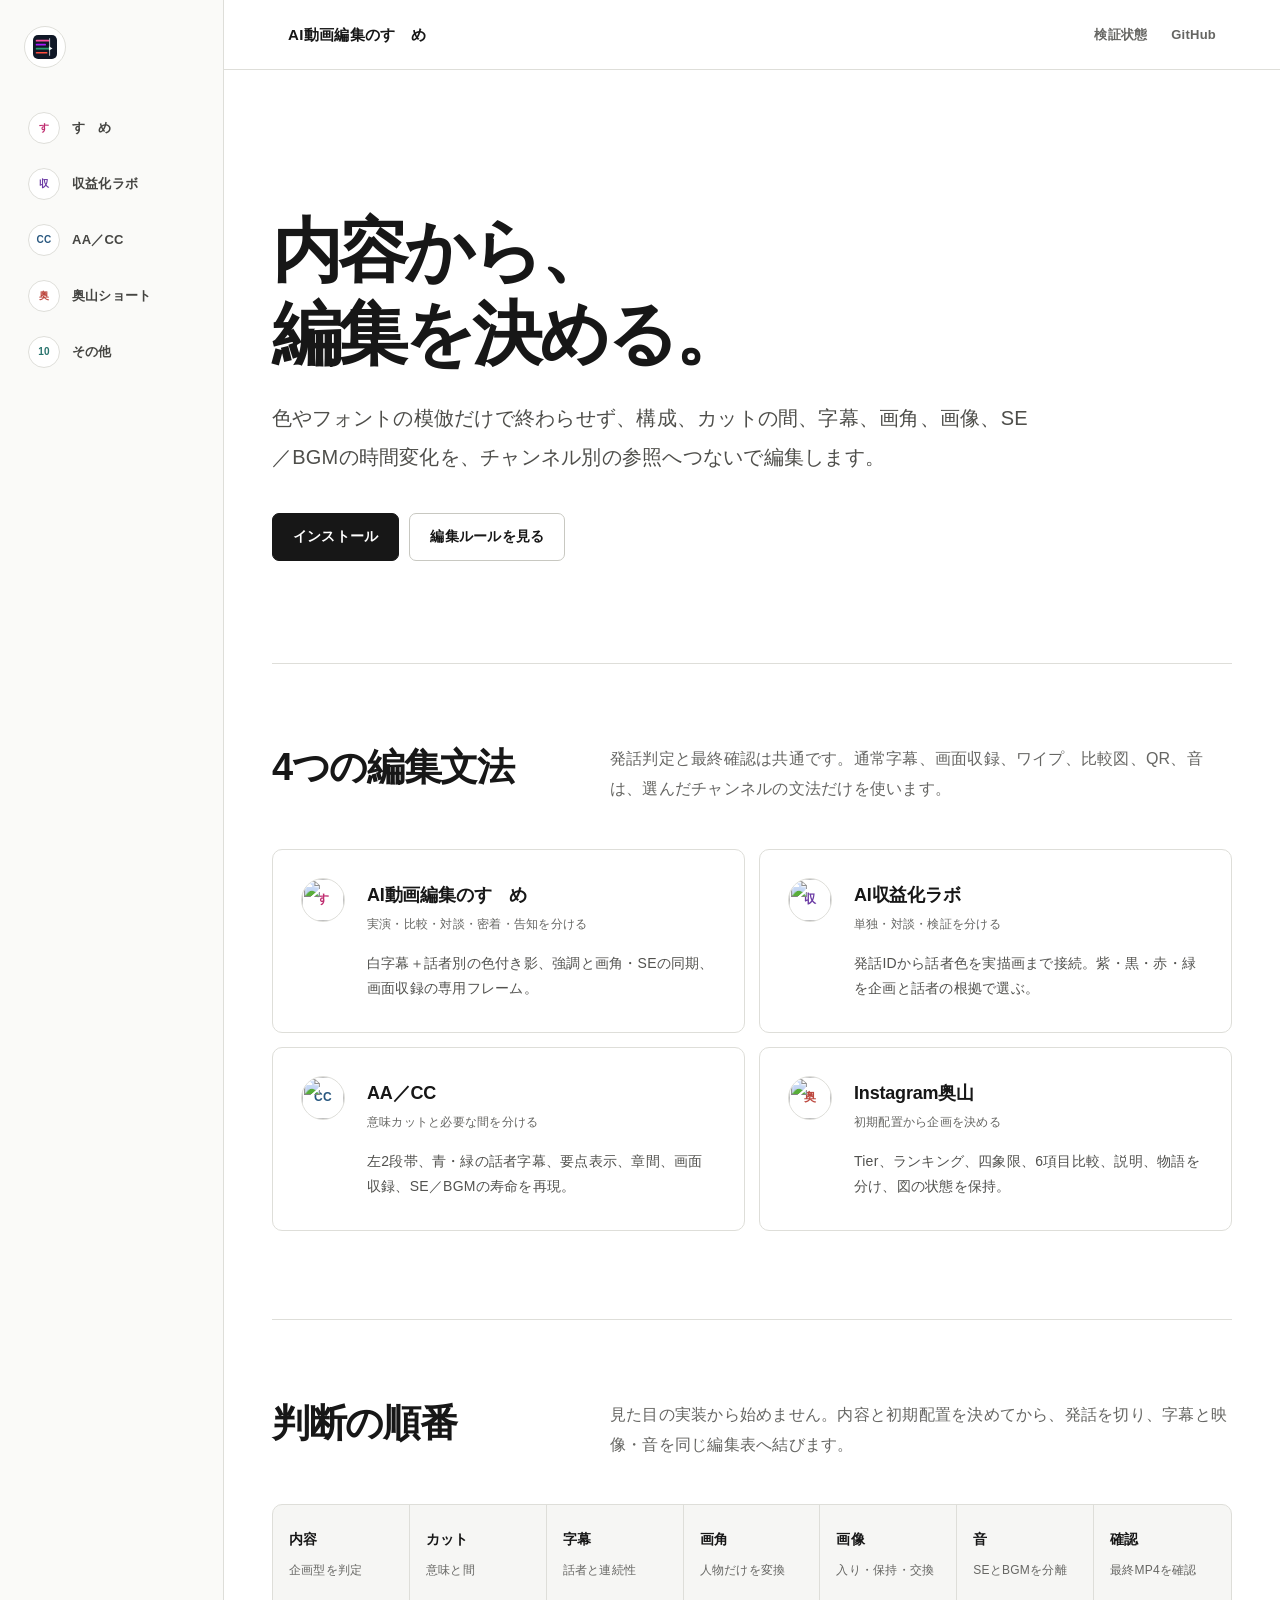
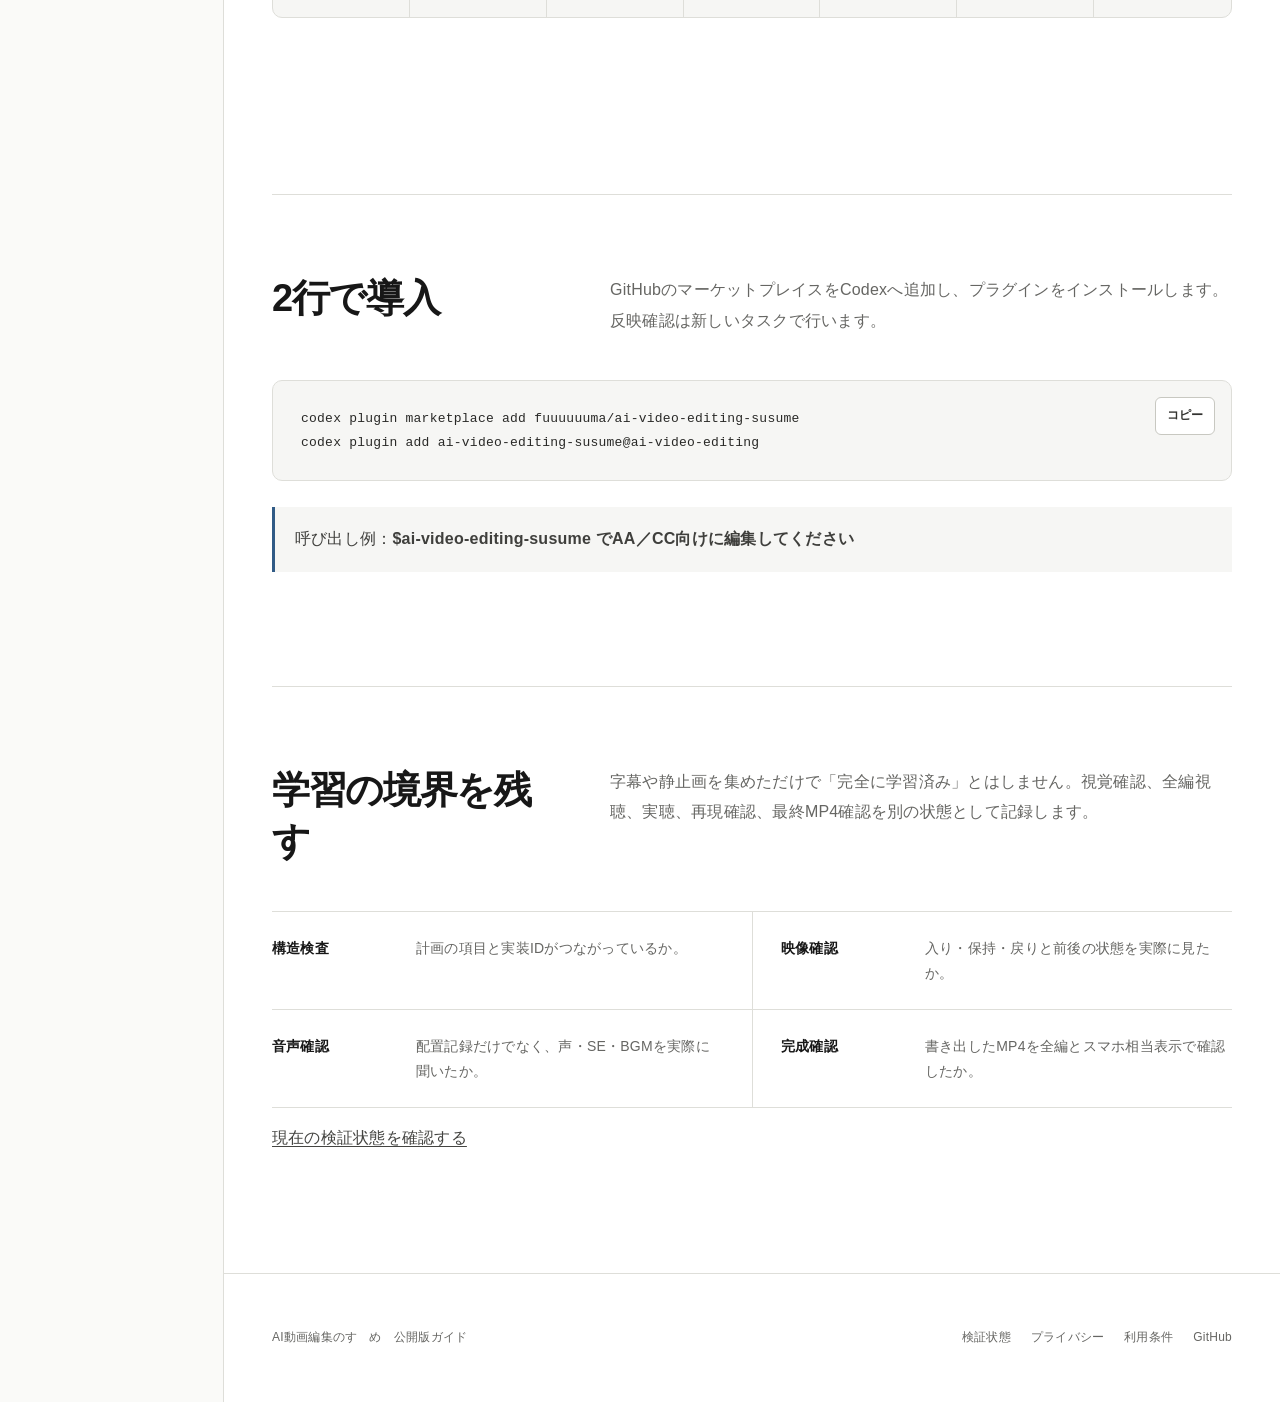
==== commit 6dcde33c: "Simplify documentation site design" ====
--- a/docs/index.html
+++ b/docs/index.html
@@ -4,10 +4,10 @@
   <meta charset="utf-8">
   <meta name="viewport" content="width=device-width, initial-scale=1">
   <meta name="description" content="Premiereを開かず、4チャンネルの構成・カット・字幕・画角・画像・音を参照から編集するCodexプラグイン。">
-  <title>AI動画編集のすゝめ — Codex Plugin</title>
+  <title>AI動画編集のすゝめ｜Codexプラグイン</title>
   <link rel="icon" href="assets/plugin-mark.svg" type="image/svg+xml">
-  <link rel="stylesheet" href="assets/site.css?v=1.1.0">
-  <script src="assets/site.js?v=1.1.0" defer></script>
+  <link rel="stylesheet" href="assets/site.css?v=1.2.2">
+  <script src="assets/site.js?v=1.2.2" defer></script>
 </head>
 <body data-base=".">
   <div class="app-shell">
@@ -23,21 +23,11 @@
       <main>
         <section class="hero">
           <div>
-            <p class="kicker">CODEX PLUGIN / OFFLINE VIDEO EDITING</p>
             <h1 class="home-title"><span>内容から、</span><span>編集を決める。</span></h1>
             <p class="lead">色やフォントの模倣だけで終わらせず、構成、カットの間、字幕、画角、画像、SE／BGMの時間変化を、チャンネル別の参照へつないで編集します。</p>
             <div class="hero-actions">
               <a class="button" href="#install">インストール</a>
               <a class="button secondary" href="#channels">編集ルールを見る</a>
-            </div>
-          </div>
-          <div class="edit-console" aria-label="編集工程の概念図">
-            <div class="console-head"><span>REFERENCE → OUTPUT</span><span>00:01:17:12</span></div>
-            <div class="console-lanes">
-              <div class="lane"><span class="lane-label">CUT</span><div class="lane-track"><span style="--lane:#0d3a66;--width:86%"></span></div></div>
-              <div class="lane"><span class="lane-label">TYPE</span><div class="lane-track"><span style="--lane:#d92d86"></span></div></div>
-              <div class="lane"><span class="lane-label">FRAME</span><div class="lane-track"><span style="--lane:#2a9d6f"></span></div></div>
-              <div class="lane"><span class="lane-label">SOUND</span><div class="lane-track"><span style="--lane:#e6ad13"></span></div></div>
             </div>
           </div>
         </section>
@@ -49,25 +39,25 @@
           </div>
           <div class="channel-index">
             <a class="channel-row" href="channels/susume.html">
-              <span class="avatar-shell" style="--channel-color:#d92d86"><span>す</span><img src="https://yt3.googleusercontent.com/9xet3JUseilkc7tqD-_00hHpt3668vKP5-DAHMB7ej8v-36BSuve2G7wylYsc08uUogQ72qD8eg=s900-c-k-c0x00ffffff-no-rj" alt="" referrerpolicy="no-referrer"></span>
+              <span class="avatar-shell" style="--channel-color:#bf2b6f"><span>す</span><img src="https://yt3.googleusercontent.com/9xet3JUseilkc7tqD-_00hHpt3668vKP5-DAHMB7ej8v-36BSuve2G7wylYsc08uUogQ72qD8eg=s900-c-k-c0x00ffffff-no-rj" alt="" referrerpolicy="no-referrer"></span>
               <div><h3>AI動画編集のすゝめ</h3><p>実演・比較・対談・密着・告知を分ける</p></div>
               <p>白字幕＋話者別の色付き影、強調と画角・SEの同期、画面収録の専用フレーム。</p>
               <span class="row-action">開く</span>
             </a>
             <a class="channel-row" href="channels/lab.html">
-              <span class="avatar-shell" style="--channel-color:#7f19c6"><span>収</span><img src="https://yt3.googleusercontent.com/nRq-bPkCfmj6QOKkVq3jfkCC8uquD05NGS5OKJ42OXbzyfOufIsSE-tGHaxWt0NaDfd91jMtIg=s900-c-k-c0x00ffffff-no-rj" alt="" referrerpolicy="no-referrer"></span>
+              <span class="avatar-shell" style="--channel-color:#6b3ba4"><span>収</span><img src="https://yt3.googleusercontent.com/nRq-bPkCfmj6QOKkVq3jfkCC8uquD05NGS5OKJ42OXbzyfOufIsSE-tGHaxWt0NaDfd91jMtIg=s900-c-k-c0x00ffffff-no-rj" alt="" referrerpolicy="no-referrer"></span>
               <div><h3>AI収益化ラボ</h3><p>単独・対談・検証を分ける</p></div>
               <p>発話IDから話者色を実描画まで接続。紫・黒・赤・緑を企画と話者の根拠で選ぶ。</p>
               <span class="row-action">開く</span>
             </a>
             <a class="channel-row" href="channels/ccaa.html">
-              <span class="avatar-shell" style="--channel-color:#0d3a66"><span>CC</span><img src="https://yt3.googleusercontent.com/RqA6T7MQYdr0bJTstKVUA-8ODswsmAYAG3jZbWyfTwX83vl-fGuFaZeeKfSbjTFYID2BZLUQ=s900-c-k-c0x00ffffff-no-rj" alt="" referrerpolicy="no-referrer"></span>
+              <span class="avatar-shell" style="--channel-color:#28577f"><span>CC</span><img src="https://yt3.googleusercontent.com/RqA6T7MQYdr0bJTstKVUA-8ODswsmAYAG3jZbWyfTwX83vl-fGuFaZeeKfSbjTFYID2BZLUQ=s900-c-k-c0x00ffffff-no-rj" alt="" referrerpolicy="no-referrer"></span>
               <div><h3>AA／CC</h3><p>意味カットと必要な間を分ける</p></div>
-              <p>左2段帯、青・緑の話者字幕、Point、章間、画面収録、SE／BGMの寿命を再現。</p>
+              <p>左2段帯、青・緑の話者字幕、要点表示、章間、画面収録、SE／BGMの寿命を再現。</p>
               <span class="row-action">開く</span>
             </a>
             <a class="channel-row" href="channels/instagram.html">
-              <span class="avatar-shell" style="--channel-color:#e33b32"><span>奥</span><img src="https://scontent-nrt1-1.cdninstagram.com/v/t51.2885-19/432001402_751181006972562_3380226484654849194_n.jpg?stp=dst-jpg_s100x100_tt6&amp;_nc_cat=109&amp;ccb=7-5&amp;_nc_sid=bf7eb4&amp;_nc_ht=scontent-nrt1-1.cdninstagram.com" alt="" referrerpolicy="no-referrer"></span>
+              <span class="avatar-shell" style="--channel-color:#bd483f"><span>奥</span><img src="https://scontent-nrt1-1.cdninstagram.com/v/t51.2885-19/432001402_751181006972562_3380226484654849194_n.jpg?stp=dst-jpg_s100x100_tt6&amp;_nc_cat=109&amp;ccb=7-5&amp;_nc_sid=bf7eb4&amp;_nc_ht=scontent-nrt1-1.cdninstagram.com" alt="" referrerpolicy="no-referrer"></span>
               <div><h3>Instagram奥山</h3><p>初期配置から企画を決める</p></div>
               <p>Tier、ランキング、四象限、6項目比較、説明、物語を分け、図の状態を保持。</p>
               <span class="row-action">開く</span>
@@ -87,7 +77,7 @@
             <div class="workflow-step"><strong>画角</strong><span>人物だけを変換</span></div>
             <div class="workflow-step"><strong>画像</strong><span>入り・保持・交換</span></div>
             <div class="workflow-step"><strong>音</strong><span>SEとBGMを分離</span></div>
-            <div class="workflow-step"><strong>QA</strong><span>最終MP4を確認</span></div>
+            <div class="workflow-step"><strong>確認</strong><span>最終MP4を確認</span></div>
           </div>
         </section>
 
--- a/docs/assets/site.css
+++ b/docs/assets/site.css
@@ -1,201 +1,191 @@
 :root {
+  --bg: #ffffff;
+  --surface: #f6f6f4;
+  --surface-strong: #efefec;
+  --text: #171717;
+  --muted: #666663;
+  --line: #deded9;
+  --line-strong: #c8c8c1;
+  --accent: #315b86;
+  --accent-soft: #eef3f8;
+  --content: 1120px;
+  --reading: 760px;
+  --radius: 10px;
   color-scheme: light;
-  --paper: #f0efe8;
-  --surface: #f8f7f1;
-  --ink: #171714;
-  --muted: #66655f;
-  --line: rgba(23, 23, 20, 0.24);
-  --line-strong: #171714;
-  --accent: #ff3f32;
-  --accent-soft: #ffd9d4;
-  --success: #0b7357;
-  --warning: #bc5f00;
-  --content: 1440px;
-  --gutter: clamp(18px, 3vw, 48px);
-  --display: Arial, "Helvetica Neue", "Hiragino Kaku Gothic ProN", "Yu Gothic", sans-serif;
-  --body: "Helvetica Neue", "Hiragino Kaku Gothic ProN", "Yu Gothic", sans-serif;
-  --mono: "SFMono-Regular", Consolas, "Liberation Mono", monospace;
-}
-
-* { box-sizing: border-box; }
-
-html {
-  scroll-behavior: smooth;
-  background: var(--paper);
+}
+
+* {
+  box-sizing: border-box;
 }
 
 body {
   margin: 0;
-  background:
-    radial-gradient(circle at 18% 12%, rgba(255, 255, 255, 0.72), transparent 28rem),
-    repeating-linear-gradient(0deg, rgba(23, 23, 20, 0.018) 0, rgba(23, 23, 20, 0.018) 1px, transparent 1px, transparent 4px),
-    var(--paper);
-  color: var(--ink);
-  font-family: var(--body);
+  background: var(--bg);
+  color: var(--text);
+  font-family: -apple-system, BlinkMacSystemFont, "Hiragino Sans", "Yu Gothic", "YuGothic", "Noto Sans JP", sans-serif;
   font-size: 16px;
-  line-height: 1.72;
+  line-height: 1.8;
+  letter-spacing: .015em;
+  -webkit-font-smoothing: antialiased;
   text-rendering: optimizeLegibility;
-  -webkit-font-smoothing: antialiased;
 }
 
 body[data-channel="susume"] {
-  --accent: #e72b83;
-  --accent-soft: #ffd9eb;
+  --accent: #bf2b6f;
+  --accent-soft: #faedf3;
 }
 
 body[data-channel="lab"] {
-  --accent: #8428c7;
-  --accent-soft: #ead5fb;
+  --accent: #6b3ba4;
+  --accent-soft: #f2eef7;
 }
 
 body[data-channel="ccaa"] {
-  --accent: #1266b1;
-  --accent-soft: #d4e9f9;
+  --accent: #28577f;
+  --accent-soft: #edf3f7;
 }
 
 body[data-channel="instagram"] {
-  --accent: #ee4136;
-  --accent-soft: #ffd7d2;
+  --accent: #bd483f;
+  --accent-soft: #faefed;
 }
 
 body[data-channel="other"] {
-  --accent: #087d75;
-  --accent-soft: #ccebe7;
+  --accent: #28736d;
+  --accent-soft: #edf6f4;
 }
 
 a {
   color: inherit;
-  text-decoration-color: var(--accent);
   text-decoration-thickness: 1px;
-  text-underline-offset: 0.22em;
-}
-
-a:hover { text-decoration-thickness: 2px; }
-button, a { -webkit-tap-highlight-color: transparent; }
-
-:focus-visible {
+  text-underline-offset: .2em;
+}
+
+a:focus-visible,
+button:focus-visible {
   outline: 2px solid var(--accent);
-  outline-offset: 4px;
-}
-
-::selection {
-  background: var(--accent);
-  color: #fff;
-}
-
-.app-shell { min-height: 100vh; }
-.page { min-width: 0; }
-
-/* Global channel index — styled as an editorial contact sheet. */
+  outline-offset: 3px;
+}
+
+img {
+  display: block;
+  max-width: 100%;
+}
+
+button,
+input,
+textarea,
+select {
+  font: inherit;
+}
+
+.app-shell {
+  display: grid;
+  grid-template-columns: 224px minmax(0, 1fr);
+  min-height: 100vh;
+}
+
 .channel-rail {
+  min-width: 0;
+  border-right: 1px solid var(--line);
+  background: #fafaf8;
+}
+
+.rail-inner {
   position: sticky;
   top: 0;
-  z-index: 50;
-  width: 100%;
-  border-bottom: 1px solid var(--line-strong);
-  background: rgba(240, 239, 232, 0.94);
-  backdrop-filter: blur(14px);
-}
-
-.rail-inner {
-  display: grid;
-  grid-template-columns: 124px minmax(0, 1fr);
-  width: min(100%, var(--content));
-  min-height: 76px;
-  margin: 0 auto;
-  border-inline: 1px solid var(--line-strong);
+  display: flex;
+  min-height: 100vh;
+  max-height: 100vh;
+  flex-direction: column;
+  padding: 26px 18px 20px;
+  overflow-y: auto;
 }
 
 .rail-home {
-  position: relative;
-  display: grid;
-  place-items: center;
-  border-right: 1px solid var(--line-strong);
-  background: var(--ink);
-  color: #fff;
-  text-decoration: none;
-}
-
-.rail-home::after {
-  content: "EDIT / 01";
-  position: absolute;
-  right: 7px;
-  bottom: 5px;
-  color: rgba(255, 255, 255, 0.56);
-  font: 8px/1 var(--mono);
-  letter-spacing: 0.06em;
-}
-
-.rail-home img { width: 48px; height: 48px; }
+  display: inline-flex;
+  width: 42px;
+  height: 42px;
+  align-items: center;
+  justify-content: center;
+  margin: 0 0 34px 6px;
+  border: 1px solid var(--line);
+  border-radius: 50%;
+  background: #fff;
+}
+
+.rail-home img {
+  width: 24px;
+  height: 24px;
+}
 
 .rail-list {
   display: grid;
-  grid-template-columns: repeat(5, minmax(0, 1fr));
+  gap: 4px;
   margin: 0;
   padding: 0;
   list-style: none;
 }
 
-.rail-list li { min-width: 0; border-right: 1px solid var(--line); }
-.rail-list li:last-child { border-right: 0; }
-
 .rail-link {
   position: relative;
   display: grid;
-  grid-template-columns: 42px minmax(0, 1fr);
-  gap: 11px;
+  grid-template-columns: 34px 1fr;
+  min-height: 52px;
   align-items: center;
-  height: 100%;
-  padding: 10px 14px;
-  color: var(--muted);
-  font: 700 11px/1.2 var(--display);
-  letter-spacing: -0.02em;
+  gap: 10px;
+  padding: 8px 10px;
+  border-radius: 8px;
+  color: #454542;
+  font-size: 13px;
+  font-weight: 650;
+  line-height: 1.35;
   text-decoration: none;
+}
+
+.rail-link:hover {
+  background: #f0f0ed;
+  color: var(--text);
+}
+
+.rail-link[aria-current="page"] {
+  background: #ebebe7;
+  color: var(--text);
+}
+
+.rail-link[aria-current="page"]::before {
+  position: absolute;
+  top: 12px;
+  bottom: 12px;
+  left: -18px;
+  width: 3px;
+  border-radius: 0 2px 2px 0;
+  background: var(--channel-color, var(--accent));
+  content: "";
+}
+
+.avatar-shell {
+  --channel-color: var(--accent);
+  position: relative;
+  display: inline-flex;
+  width: 44px;
+  height: 44px;
+  flex: 0 0 auto;
+  align-items: center;
+  justify-content: center;
   overflow: hidden;
-  transition: background 180ms ease, color 180ms ease;
-}
-
-.rail-link::before {
-  content: "";
-  position: absolute;
-  inset: auto 0 0;
-  height: 4px;
-  background: var(--channel-color, var(--accent));
-  transform: scaleX(0);
-  transform-origin: left;
-  transition: transform 180ms ease;
-}
-
-.rail-link:hover,
-.rail-link[aria-current="page"] {
-  background: var(--surface);
-  color: var(--ink);
-}
-
-.rail-link:hover::before,
-.rail-link[aria-current="page"]::before { transform: scaleX(1); }
-
-.rail-number {
-  position: absolute;
-  top: 7px;
-  right: 8px;
-  color: var(--muted);
-  font: 9px/1 var(--mono);
-}
-
-.avatar-shell {
-  position: relative;
-  display: grid;
-  place-items: center;
-  width: 42px;
-  height: 42px;
-  overflow: hidden;
-  border: 1px solid var(--line-strong);
-  border-radius: 0;
-  background: var(--channel-color, var(--ink));
-  color: #fff;
-  font: 800 12px/1 var(--display);
-  letter-spacing: -0.06em;
+  border: 1px solid var(--line);
+  border-radius: 50%;
+  background: #fff;
+  color: var(--channel-color);
+  font-size: 12px;
+  font-weight: 800;
+}
+
+.rail-link .avatar-shell {
+  width: 32px;
+  height: 32px;
+  font-size: 10px;
 }
 
 .avatar-shell img {
@@ -204,750 +194,744 @@
   width: 100%;
   height: 100%;
   object-fit: cover;
-  filter: saturate(0.82) contrast(1.06);
-}
-
-.avatar-shell img.is-broken { display: none; }
-
-/* Secondary utility bar. */
+}
+
+.avatar-shell img.is-broken {
+  display: none;
+}
+
+.page {
+  min-width: 0;
+}
+
 .topbar {
+  position: sticky;
+  top: 0;
+  z-index: 20;
+  display: flex;
+  height: 70px;
+  align-items: center;
+  justify-content: space-between;
+  padding: 0 clamp(28px, 5vw, 72px);
+  border-bottom: 1px solid var(--line);
+  background: rgba(255, 255, 255, .96);
+  backdrop-filter: blur(12px);
+}
+
+.wordmark {
+  font-size: 15px;
+  font-weight: 760;
+  letter-spacing: .02em;
+  text-decoration: none;
+}
+
+.top-links {
   display: flex;
   align-items: center;
-  justify-content: space-between;
-  width: min(calc(100% - (var(--gutter) * 2)), var(--content));
-  min-height: 54px;
-  margin: 0 auto;
-  border-inline: 1px solid var(--line);
-  border-bottom: 1px solid var(--line);
-  background: rgba(248, 247, 241, 0.58);
-}
-
-.wordmark {
-  align-self: stretch;
-  display: flex;
-  align-items: center;
-  padding: 0 18px;
-  border-right: 1px solid var(--line);
-  color: var(--ink);
-  font: 800 12px/1 var(--display);
-  letter-spacing: 0.02em;
+  gap: 24px;
+}
+
+.top-links a {
+  color: var(--muted);
+  font-size: 13px;
+  font-weight: 650;
   text-decoration: none;
-  text-transform: uppercase;
-}
-
-.top-links {
-  display: flex;
-  align-self: stretch;
-  margin-left: auto;
-}
-
-.top-links a {
-  display: flex;
-  align-items: center;
-  padding: 0 18px;
-  border-left: 1px solid var(--line);
-  color: var(--muted);
-  font: 700 10px/1 var(--mono);
-  letter-spacing: 0.05em;
-  text-decoration: none;
-  text-transform: uppercase;
-  transition: color 160ms ease, background 160ms ease;
-}
-
-.top-links a:hover { background: var(--ink); color: #fff; }
-
-main {
-  width: min(calc(100% - (var(--gutter) * 2)), var(--content));
-  margin: 0 auto;
-  border-inline: 1px solid var(--line);
-  counter-reset: section;
+}
+
+.top-links a:hover {
+  color: var(--text);
+}
+
+main,
+.footer-inner {
+  width: min(var(--content), calc(100% - 96px));
+  margin-inline: auto;
 }
 
 .hero {
-  position: relative;
-  display: grid;
-  grid-template-columns: minmax(0, 1.07fr) minmax(380px, 0.93fr);
-  min-height: min(760px, calc(100vh - 130px));
-  border-bottom: 1px solid var(--line-strong);
-  overflow: clip;
-}
-
-.hero > div:first-child {
-  display: flex;
-  flex-direction: column;
-  justify-content: flex-end;
-  min-width: 0;
-  padding: clamp(54px, 8vw, 118px) clamp(28px, 5vw, 78px) clamp(40px, 6vw, 78px);
-  border-right: 1px solid var(--line-strong);
-}
-
-.hero > div:first-child::before {
-  content: "REFERENCE-DRIVEN / LOCAL-FIRST / 2026";
-  position: absolute;
-  top: 18px;
-  left: 20px;
-  color: var(--muted);
-  font: 9px/1 var(--mono);
-  letter-spacing: 0.07em;
+  display: block;
+  padding: clamp(72px, 9vw, 124px) 0 clamp(72px, 8vw, 108px);
+}
+
+.hero > div {
+  max-width: 900px;
+}
+
+.hero h1 {
+  max-width: 860px;
+  margin: 24px 0 24px;
+  font-size: clamp(44px, 5.5vw, 72px);
+  font-weight: 760;
+  letter-spacing: -.055em;
+  line-height: 1.18;
+}
+
+.home-title span {
+  display: block;
+}
+
+.lead {
+  max-width: var(--reading);
+  margin: 0;
+  color: #4e4e4a;
+  font-size: clamp(17px, 1.7vw, 20px);
+  line-height: 1.95;
 }
 
 .kicker {
-  margin: 0 0 24px;
+  margin: 0 0 18px;
   color: var(--accent);
-  font: 700 11px/1.3 var(--mono);
-  letter-spacing: 0.08em;
-  text-transform: uppercase;
-}
-
-h1, h2, h3 {
-  margin-block-start: 0;
-  font-family: var(--display);
-  line-height: 0.98;
-  letter-spacing: -0.065em;
-}
-
-h1 {
-  max-width: 11ch;
-  margin: 0;
-  font-size: clamp(56px, 7.2vw, 112px);
-  font-weight: 900;
-  text-wrap: balance;
-}
-
-.home-title {
-  max-width: none;
-  font-size: clamp(50px, 6.5vw, 100px);
-}
-
-.home-title span { display: block; white-space: nowrap; }
-
-.hero p.lead {
-  max-width: 48rem;
-  margin: clamp(28px, 4vw, 48px) 0 0;
-  color: var(--muted);
-  font-size: clamp(15px, 1.45vw, 20px);
-  line-height: 1.75;
-}
-
-.hero-actions {
-  display: flex;
-  flex-wrap: wrap;
-  gap: 0;
-  margin-top: 34px;
-}
-
-.button {
-  display: inline-flex;
-  align-items: center;
-  justify-content: space-between;
-  min-width: 190px;
-  min-height: 52px;
-  padding: 0 18px;
-  border: 1px solid var(--ink);
-  border-radius: 0;
-  background: var(--ink);
-  color: #fff;
-  font: 700 11px/1 var(--mono);
-  letter-spacing: 0.04em;
-  text-decoration: none;
-  text-transform: uppercase;
-  transition: background 160ms ease, color 160ms ease;
-}
-
-.button::after { content: "↗"; margin-left: 24px; font-size: 16px; }
-.button:hover { background: var(--accent); border-color: var(--accent); }
-.button.secondary { background: transparent; color: var(--ink); }
-.button.secondary:hover { background: var(--accent-soft); }
-
-/* Interactive timeline blueprint. */
-.edit-console {
-  --pointer-x: 72%;
-  --pointer-y: 34%;
-  position: relative;
-  display: flex;
-  flex-direction: column;
-  justify-content: space-between;
-  min-width: 0;
-  min-height: 100%;
-  padding: 22px;
-  overflow: hidden;
-  border: 0;
-  border-radius: 0;
-  background:
-    linear-gradient(90deg, transparent calc(25% - 1px), rgba(248,247,241,.12) 25%, transparent calc(25% + 1px)),
-    linear-gradient(90deg, transparent calc(50% - 1px), rgba(248,247,241,.12) 50%, transparent calc(50% + 1px)),
-    linear-gradient(90deg, transparent calc(75% - 1px), rgba(248,247,241,.12) 75%, transparent calc(75% + 1px)),
-    repeating-linear-gradient(0deg, rgba(248,247,241,.06) 0, rgba(248,247,241,.06) 1px, transparent 1px, transparent 48px),
-    var(--ink);
-  color: #f8f7f1;
-  box-shadow: none;
-  isolation: isolate;
-}
-
-.edit-console::before,
-.edit-console::after {
-  content: "";
-  position: absolute;
-  z-index: 0;
-  pointer-events: none;
-  background: var(--accent);
-  opacity: 0.86;
-}
-
-.edit-console::before {
-  top: 0;
-  bottom: 0;
-  left: var(--pointer-x);
-  width: 1px;
-}
-
-.edit-console::after {
-  top: var(--pointer-y);
-  left: 0;
-  right: 0;
-  height: 1px;
-}
-
-.console-head {
-  position: relative;
-  z-index: 2;
-  display: flex;
-  justify-content: space-between;
-  gap: 20px;
-  color: rgba(248, 247, 241, 0.66);
-  font: 9px/1.35 var(--mono);
-  letter-spacing: 0.06em;
-}
-
-.console-head::after {
-  content: "LIVE EDIT MAP";
-  position: absolute;
-  top: 32px;
-  left: 0;
-  color: var(--accent);
-}
-
-.console-lanes {
-  position: relative;
-  z-index: 2;
-  display: grid;
-  gap: 22px;
-  width: 100%;
-  margin: auto 0 8%;
-  padding: 56px 0 0;
-}
-
-.console-lanes::before {
-  content: "00:01:17:12";
-  position: absolute;
-  top: -76px;
-  left: 0;
-  color: #fff;
-  font: 800 clamp(38px, 4.6vw, 72px)/1 var(--display);
-  letter-spacing: -0.07em;
-}
-
-.console-lanes::after {
-  content: "CUT → TYPE → FRAME → SOUND";
-  position: absolute;
-  top: -15px;
-  left: 4px;
-  color: rgba(248, 247, 241, 0.52);
-  font: 9px/1 var(--mono);
-  letter-spacing: 0.08em;
-}
-
-.lane {
-  display: grid;
-  grid-template-columns: 58px minmax(0, 1fr);
-  gap: 12px;
-  align-items: center;
-}
-
-.lane-label {
-  color: rgba(248, 247, 241, 0.6);
-  font: 9px/1 var(--mono);
-  letter-spacing: 0.06em;
-}
-
-.lane-track {
-  height: 24px;
-  overflow: hidden;
-  border: 1px solid rgba(248, 247, 241, 0.28);
-  border-radius: 0;
-  background: rgba(248, 247, 241, 0.04);
-}
-
-.lane-track span {
-  display: block;
-  height: 100%;
-  width: var(--width, 75%);
-  background: var(--lane, var(--accent));
-  transform-origin: left;
-  animation: lane-in 900ms cubic-bezier(.2,.8,.2,1) both;
-}
-
-.lane:nth-child(2) .lane-track span { margin-left: 8%; width: 58%; }
-.lane:nth-child(3) .lane-track span { margin-left: 18%; width: 70%; }
-.lane:nth-child(4) .lane-track span { margin-left: 44%; width: 40%; }
-
-@keyframes lane-in {
-  from { transform: scaleX(0); }
-  to { transform: scaleX(1); }
+  font-size: 13px;
+  font-weight: 720;
+  letter-spacing: .04em;
 }
 
 .hero-channel {
   display: flex;
   align-items: center;
   gap: 16px;
-  margin-bottom: 30px;
 }
 
 .hero-channel .avatar-shell {
-  width: 74px;
-  height: 74px;
-  border: 1px solid var(--line-strong);
-  font-size: 20px;
+  width: 54px;
+  height: 54px;
 }
 
 .hero-channel p {
-  margin: 8px 0 0;
+  margin: 7px 0 0;
   color: var(--muted);
-  font: 10px/1.2 var(--mono);
-  letter-spacing: 0.06em;
-  text-transform: uppercase;
+  font-size: 13px;
 }
 
 .status-pill {
   display: inline-flex;
   align-items: center;
   min-height: 28px;
-  padding: 0 10px;
-  border: 1px solid var(--accent);
-  border-radius: 0;
-  background: transparent;
+  padding: 3px 10px;
+  border-radius: 999px;
+  background: var(--accent-soft);
   color: var(--accent);
-  font: 700 10px/1 var(--mono);
-  letter-spacing: 0.03em;
-}
-
-.status-pill::before {
-  content: "●";
-  margin-right: 7px;
-  font-size: 8px;
-}
-
-/* Process strip. */
+  font-size: 12px;
+  font-weight: 720;
+}
+
+.hero-actions {
+  display: flex;
+  flex-wrap: wrap;
+  gap: 10px;
+  margin-top: 36px;
+}
+
+.button {
+  display: inline-flex;
+  min-height: 46px;
+  align-items: center;
+  justify-content: center;
+  padding: 10px 20px;
+  border: 1px solid var(--text);
+  border-radius: 7px;
+  background: var(--text);
+  color: #fff;
+  font-size: 14px;
+  font-weight: 680;
+  text-decoration: none;
+}
+
+.button:hover {
+  background: #353532;
+}
+
+.button.secondary {
+  border-color: var(--line-strong);
+  background: #fff;
+  color: var(--text);
+}
+
+.button.secondary:hover {
+  background: var(--surface);
+}
+
+.section {
+  padding: 78px 0 88px;
+  border-top: 1px solid var(--line);
+}
+
+.section-head {
+  display: grid;
+  grid-template-columns: minmax(200px, 290px) minmax(0, 1fr);
+  gap: 48px;
+  align-items: start;
+  margin-bottom: 44px;
+}
+
+.section-head h2 {
+  margin: 0;
+  font-size: clamp(28px, 3vw, 38px);
+  font-weight: 740;
+  letter-spacing: -.035em;
+  line-height: 1.35;
+}
+
+.section-head p {
+  max-width: 700px;
+  margin: 2px 0 0;
+  color: var(--muted);
+  line-height: 1.9;
+}
+
+.channel-index {
+  display: grid;
+  grid-template-columns: repeat(2, minmax(0, 1fr));
+  gap: 14px;
+}
+
+.channel-row {
+  display: grid;
+  grid-template-columns: 48px minmax(0, 1fr) auto;
+  gap: 18px;
+  align-items: center;
+  min-height: 184px;
+  padding: 28px;
+  border: 1px solid var(--line);
+  border-radius: var(--radius);
+  background: #fff;
+  text-decoration: none;
+}
+
+.channel-row:hover {
+  border-color: var(--line-strong);
+  background: #fbfbfa;
+}
+
+.channel-row .avatar-shell {
+  align-self: start;
+}
+
+.channel-row h3 {
+  margin: 0;
+  font-size: 18px;
+  font-weight: 720;
+  letter-spacing: -.01em;
+}
+
+.channel-row div p {
+  margin: 3px 0 0;
+  color: var(--muted);
+  font-size: 12px;
+}
+
+.channel-row > p {
+  grid-column: 2 / -1;
+  align-self: start;
+  margin: -4px 0 0;
+  color: #52524f;
+  font-size: 14px;
+  line-height: 1.8;
+}
+
+.row-action {
+  display: none;
+}
+
 .workflow-line {
   display: grid;
   grid-template-columns: repeat(7, minmax(0, 1fr));
-  margin: 0;
-  border-bottom: 1px solid var(--line-strong);
-  counter-reset: workflow;
+  margin: 0 0 88px;
+  border: 1px solid var(--line);
+  border-radius: var(--radius);
+  background: var(--surface);
+  overflow: hidden;
 }
 
 .workflow-step {
-  position: relative;
-  min-height: 124px;
-  padding: 50px 14px 16px;
+  min-height: 112px;
+  padding: 22px 16px;
   border-right: 1px solid var(--line);
-  background: rgba(248, 247, 241, 0.36);
-}
-
-.workflow-step:last-child { border-right: 0; }
-
-.workflow-step::before {
-  content: "[0" counter(workflow) "]";
-  counter-increment: workflow;
-  position: absolute;
-  top: 14px;
-  left: 14px;
-  color: var(--accent);
-  font: 9px/1 var(--mono);
-}
-
-.workflow-step strong { display: block; font: 800 14px/1.2 var(--display); }
-.workflow-step span { display: block; margin-top: 8px; color: var(--muted); font: 10px/1.45 var(--mono); }
-
-.section {
-  counter-increment: section;
-  padding: clamp(72px, 9vw, 132px) clamp(24px, 5vw, 78px);
-  border-bottom: 1px solid var(--line-strong);
-}
-
-.section-head {
+}
+
+.workflow-step:last-child {
+  border-right: 0;
+}
+
+.workflow-step strong,
+.workflow-step span {
+  display: block;
+}
+
+.workflow-step strong {
+  margin-bottom: 8px;
+  font-size: 14px;
+}
+
+.workflow-step span {
+  color: var(--muted);
+  font-size: 12px;
+  line-height: 1.6;
+}
+
+.rule-section {
   display: grid;
-  grid-template-columns: minmax(250px, 0.8fr) minmax(0, 1.2fr);
-  gap: clamp(36px, 7vw, 110px);
-  align-items: start;
-  margin-bottom: clamp(52px, 7vw, 96px);
-}
-
-.section h2 {
+  grid-template-columns: 190px minmax(0, 1fr);
+  gap: 48px;
+  padding: 38px 0 42px;
+  border-top: 1px solid var(--line);
+}
+
+.rule-section:last-child {
+  border-bottom: 1px solid var(--line);
+}
+
+.rule-section h3 {
   position: relative;
   margin: 0;
-  padding-top: 30px;
-  font-size: clamp(38px, 5vw, 74px);
-  font-weight: 900;
-  text-wrap: balance;
-}
-
-.section h2::before {
-  content: "SECTION / 0" counter(section);
+  padding-left: 14px;
+  font-size: 18px;
+  font-weight: 720;
+  line-height: 1.5;
+}
+
+.rule-section h3::before {
   position: absolute;
-  top: 0;
+  top: .35em;
+  bottom: .35em;
   left: 0;
-  color: var(--accent);
-  font: 700 9px/1 var(--mono);
-  letter-spacing: 0.08em;
-}
-
-.section-head p {
-  max-width: 60ch;
-  margin: 34px 0 0;
-  color: var(--muted);
-  font-size: clamp(15px, 1.35vw, 19px);
-  line-height: 1.8;
-}
-
-/* Home channel matrix. */
-.channel-index {
-  display: grid;
-  grid-template-columns: repeat(2, minmax(0, 1fr));
-  border-top: 1px solid var(--line-strong);
-  border-left: 1px solid var(--line-strong);
-  counter-reset: channel;
-}
-
-.channel-row {
-  counter-increment: channel;
-  position: relative;
-  display: grid;
-  grid-template-columns: 84px minmax(0, 1fr);
-  grid-template-rows: auto 1fr auto;
-  gap: 24px 22px;
-  min-height: 330px;
-  padding: 28px;
-  border-right: 1px solid var(--line-strong);
-  border-bottom: 1px solid var(--line-strong);
-  color: var(--ink);
-  text-decoration: none;
-  overflow: hidden;
-  transition: color 220ms ease, background 220ms ease;
-}
-
-.channel-row::before {
-  content: "0" counter(channel);
-  position: absolute;
-  top: 22px;
-  right: 24px;
-  color: var(--muted);
-  font: 10px/1 var(--mono);
-}
-
-.channel-row::after {
+  width: 3px;
+  border-radius: 2px;
+  background: var(--accent);
   content: "";
-  position: absolute;
-  inset: auto 0 0;
-  height: 7px;
-  background: var(--channel-color, var(--accent));
-  transform: scaleX(0);
-  transform-origin: left;
-  transition: transform 220ms ease;
-}
-
-.channel-row:nth-child(1) { --channel-color: #e72b83; }
-.channel-row:nth-child(2) { --channel-color: #8428c7; }
-.channel-row:nth-child(3) { --channel-color: #1266b1; }
-.channel-row:nth-child(4) { --channel-color: #ee4136; }
-.channel-row:hover { background: var(--ink); color: #fff; }
-.channel-row:hover::after { transform: scaleX(1); }
-.channel-row:hover p { color: rgba(255, 255, 255, 0.68); }
-
-.channel-row .avatar-shell { width: 76px; height: 76px; }
-.channel-row > div { align-self: center; padding-right: 40px; }
-.channel-row h3 { margin: 0 0 8px; font-size: clamp(22px, 2.25vw, 34px); line-height: 1.05; }
-.channel-row p { margin: 0; color: var(--muted); transition: color 220ms ease; }
-.channel-row > p { grid-column: 1 / -1; align-self: end; max-width: 35rem; font-size: 14px; }
-.channel-row .row-action {
-  grid-column: 1 / -1;
-  align-self: end;
-  color: inherit;
-  font: 700 10px/1 var(--mono);
-  letter-spacing: 0.05em;
-  text-transform: uppercase;
-}
-.channel-row .row-action::after { content: "  ↗"; color: var(--channel-color); }
-
-/* Long-form rule pages. */
-.rule-section {
-  display: grid;
-  grid-template-columns: minmax(160px, 0.38fr) minmax(0, 1fr);
-  gap: clamp(28px, 6vw, 92px);
-  padding: clamp(34px, 5vw, 62px) 0;
-  border-top: 1px solid var(--line);
-  scroll-margin-top: 136px;
-}
-
-.rule-section:last-child { border-bottom: 1px solid var(--line); }
-.rule-section h2,
-.rule-section h3 {
-  position: sticky;
-  top: 112px;
-  align-self: start;
-  margin: 0;
-  color: var(--accent);
-  font: 800 clamp(18px, 2vw, 27px)/1.15 var(--display);
-  letter-spacing: -0.04em;
-}
-
-.rule-body { min-width: 0; max-width: 76ch; }
-.rule-body > :first-child { margin-top: 0; }
-.rule-body > :last-child { margin-bottom: 0; }
+}
+
+.rule-body {
+  min-width: 0;
+  max-width: 820px;
+}
+
+.rule-body > :first-child {
+  margin-top: 0;
+}
+
+.rule-body > :last-child {
+  margin-bottom: 0;
+}
+
+.rule-body p,
+.rule-body li,
+.section > p {
+  color: #444441;
+}
+
 .rule-body ul,
-.rule-body ol { margin: 0; padding-left: 1.3em; }
-.rule-body li { padding-left: 0.4em; }
-.rule-body li + li { margin-top: 12px; }
-.rule-body li::marker { color: var(--accent); }
-.rule-body strong { color: var(--ink); font-weight: 800; }
-
-.callout {
-  position: relative;
-  margin: 34px 0;
-  padding: 26px 28px 26px 60px;
-  border: 1px solid var(--line-strong);
-  background: var(--accent-soft);
-}
-
-.callout::before {
-  content: "+";
-  position: absolute;
-  top: 21px;
-  left: 22px;
-  color: var(--accent);
-  font: 800 24px/1 var(--display);
-}
-
-.callout p { margin: 0; }
-.callout.warning { background: #f4dfbc; }
-.callout.warning::before { content: "!"; color: var(--warning); }
+.rule-body ol {
+  margin: 18px 0;
+  padding-left: 1.4em;
+}
+
+.rule-body li + li {
+  margin-top: 8px;
+}
 
 .format-table {
+  display: block;
   width: 100%;
-  max-width: 100%;
-  margin: 26px 0;
+  margin: 22px 0;
   border-collapse: collapse;
-  border: 1px solid var(--line-strong);
-  background: rgba(248, 247, 241, 0.4);
-  font-size: 13px;
+  overflow-x: auto;
+  -webkit-overflow-scrolling: touch;
+}
+
+.format-table thead,
+.format-table tbody {
+  display: table;
+  width: 100%;
+  min-width: 620px;
+  table-layout: fixed;
 }
 
 .format-table th,
 .format-table td {
   padding: 15px 16px;
-  border-right: 1px solid var(--line);
   border-bottom: 1px solid var(--line);
   text-align: left;
   vertical-align: top;
 }
 
-.format-table th:last-child,
-.format-table td:last-child { border-right: 0; }
-.format-table tr:last-child td { border-bottom: 0; }
 .format-table th {
-  background: var(--ink);
-  color: #fff;
-  font: 700 9px/1.35 var(--mono);
-  letter-spacing: 0.05em;
-  text-transform: uppercase;
-}
-.format-table tbody tr:hover { background: var(--accent-soft); }
-
-.command-box {
-  position: relative;
-  margin: 28px 0;
-  padding: 74px 28px 28px;
-  overflow-x: auto;
-  border: 1px solid var(--line-strong);
-  border-radius: 0;
-  background:
-    repeating-linear-gradient(0deg, rgba(255,255,255,.035) 0, rgba(255,255,255,.035) 1px, transparent 1px, transparent 24px),
-    var(--ink);
-  color: #f8f7f1;
-  box-shadow: none;
-}
-
-.command-box::before {
-  content: "TERMINAL / CODEX";
-  position: absolute;
-  top: 20px;
-  left: 28px;
-  color: var(--accent);
-  font: 700 9px/1 var(--mono);
-  letter-spacing: 0.08em;
-}
-
-.command-box code {
-  white-space: pre;
-  font: 12px/1.75 var(--mono);
-}
-
-.copy-button {
-  position: absolute;
-  top: 12px;
-  right: 12px;
-  min-height: 34px;
-  padding: 0 12px;
-  border: 1px solid rgba(255,255,255,.4);
-  border-radius: 0;
-  background: transparent;
-  color: #fff;
-  font: 700 9px/1 var(--mono);
-  cursor: pointer;
-}
-
-.copy-button:hover { background: var(--accent); border-color: var(--accent); }
+  background: var(--surface);
+  color: #4c4c49;
+  font-size: 12px;
+  font-weight: 720;
+}
+
+.format-table td {
+  color: #3f3f3c;
+  font-size: 14px;
+  line-height: 1.75;
+}
 
 .checklist {
   display: grid;
   grid-template-columns: repeat(2, minmax(0, 1fr));
-  border-top: 1px solid var(--line-strong);
-  border-left: 1px solid var(--line-strong);
+  border-top: 1px solid var(--line);
 }
 
 .check-item {
   display: grid;
   grid-template-columns: 126px minmax(0, 1fr);
-  gap: 22px;
-  min-height: 124px;
-  padding: 24px;
-  border-right: 1px solid var(--line-strong);
-  border-bottom: 1px solid var(--line-strong);
-}
-
-.check-item strong { color: var(--accent); font: 800 13px/1.3 var(--display); }
-.check-item span { color: var(--muted); font-size: 13px; }
+  gap: 18px;
+  padding: 24px 0;
+  border-bottom: 1px solid var(--line);
+}
+
+.check-item:nth-child(odd) {
+  padding-right: 28px;
+}
+
+.check-item:nth-child(even) {
+  padding-left: 28px;
+  border-left: 1px solid var(--line);
+}
+
+.check-item strong {
+  font-size: 14px;
+}
+
+.check-item span {
+  color: var(--muted);
+  font-size: 14px;
+  line-height: 1.75;
+}
+
+.callout {
+  margin: 26px 0;
+  padding: 18px 20px;
+  border-left: 3px solid var(--accent);
+  background: var(--surface);
+}
+
+.callout p {
+  margin: 0;
+  color: #3f3f3c;
+}
+
+.callout.warning {
+  border-left-color: #777773;
+  background: #f3f3f1;
+}
+
+.command-box {
+  position: relative;
+  margin: 24px 0;
+  padding: 26px 28px;
+  border: 1px solid var(--line);
+  border-radius: var(--radius);
+  background: var(--surface);
+  overflow-x: auto;
+}
+
+.command-box code {
+  display: block;
+  min-width: max-content;
+  padding-right: 90px;
+  color: #292927;
+  font-family: ui-monospace, SFMono-Regular, Menlo, Monaco, Consolas, monospace;
+  font-size: 13px;
+  line-height: 1.8;
+  white-space: pre-wrap;
+}
+
+.copy-button {
+  position: absolute;
+  top: 16px;
+  right: 16px;
+  padding: 7px 11px;
+  border: 1px solid var(--line-strong);
+  border-radius: 6px;
+  background: #fff;
+  color: #333330;
+  font-size: 12px;
+  font-weight: 650;
+  cursor: pointer;
+}
+
+.copy-button:hover {
+  background: #ecece9;
+}
 
 .footer {
-  margin: 0;
-  padding: 0 var(--gutter);
-  background: var(--ink);
-  color: #f8f7f1;
+  margin-top: 16px;
+  border-top: 1px solid var(--line);
 }
 
 .footer-inner {
-  display: grid;
-  grid-template-columns: 1fr auto;
-  align-items: end;
-  gap: 42px;
-  width: min(100%, var(--content));
-  min-height: 190px;
-  margin: 0 auto;
-  padding: 42px;
-  border-inline: 1px solid rgba(255,255,255,.2);
-  font: 10px/1.5 var(--mono);
-  letter-spacing: 0.04em;
-}
-
-.footer nav { display: flex; flex-wrap: wrap; justify-content: flex-end; gap: 22px; }
-.footer a { color: rgba(255,255,255,.66); }
-
-.sr-only {
-  position: absolute;
-  width: 1px;
-  height: 1px;
-  padding: 0;
-  margin: -1px;
-  overflow: hidden;
-  clip: rect(0,0,0,0);
+  display: flex;
+  min-height: 128px;
+  align-items: center;
+  justify-content: space-between;
+  gap: 32px;
+  color: var(--muted);
+  font-size: 12px;
+}
+
+.footer nav {
+  display: flex;
+  flex-wrap: wrap;
+  gap: 20px;
+}
+
+.footer a {
+  text-decoration: none;
+}
+
+.footer a:hover {
+  color: var(--text);
+}
+
+.no-break {
   white-space: nowrap;
-  border: 0;
-}
-
-.no-break { white-space: nowrap; }
-
-/* Progressive reveal; content remains visible without JavaScript. */
-.js .reveal {
-  opacity: 0;
-  transform: translateY(24px);
-  transition: opacity 600ms ease, transform 600ms cubic-bezier(.2,.75,.25,1);
-}
-
-.js .reveal.is-visible { opacity: 1; transform: translateY(0); }
-
-@media (max-width: 1100px) {
-  .rail-inner { grid-template-columns: 92px minmax(0, 1fr); }
-  .rail-link { grid-template-columns: 34px 1fr; gap: 8px; padding-inline: 9px; font-size: 9px; }
-  .avatar-shell { width: 34px; height: 34px; }
-  .hero { grid-template-columns: minmax(0, 1fr) minmax(330px, 0.82fr); }
-  .workflow-step { min-height: 112px; }
-  .check-item { grid-template-columns: 1fr; gap: 10px; }
-}
-
-@media (max-width: 820px) {
-  .channel-rail { overflow-x: auto; scrollbar-width: none; }
-  .channel-rail::-webkit-scrollbar { display: none; }
-  .rail-inner { grid-template-columns: 72px 620px; width: max-content; min-height: 64px; margin: 0; }
-  .rail-home img { width: 40px; height: 40px; }
-  .rail-list { grid-template-columns: repeat(5, 124px); }
-  .rail-link { grid-template-columns: 34px 1fr; }
-  .topbar { width: calc(100% - 24px); }
-  main { width: calc(100% - 24px); }
-  .hero { grid-template-columns: 1fr; min-height: auto; }
-  .hero > div:first-child { min-height: 620px; border-right: 0; border-bottom: 1px solid var(--line-strong); }
-  .edit-console { min-height: 520px; }
-  .workflow-line { grid-template-columns: repeat(4, minmax(0, 1fr)); }
-  .workflow-step:nth-child(4) { border-right: 0; }
-  .workflow-step:nth-child(-n+4) { border-bottom: 1px solid var(--line); }
-  .section-head { grid-template-columns: 1fr; gap: 18px; }
-  .section-head p { margin-top: 0; }
-  .channel-index { grid-template-columns: 1fr; }
-  .rule-section { grid-template-columns: 1fr; gap: 20px; }
-  .rule-section h2,
-  .rule-section h3 { position: static; }
-  .footer { padding-inline: 12px; }
-}
-
-@media (max-width: 560px) {
-  :root { --gutter: 12px; }
-  body { font-size: 15px; }
-  .topbar { width: calc(100% - 24px); min-height: 48px; }
-  .wordmark { max-width: 58vw; padding-inline: 12px; font-size: 10px; }
-  .top-links a { padding-inline: 11px; font-size: 8px; }
-  .top-links a:first-child { display: none; }
-  main { width: calc(100% - 24px); }
-  .hero > div:first-child { min-height: 520px; padding: 76px 22px 36px; }
-  h1 { font-size: clamp(48px, 15vw, 72px); }
-  .home-title { font-size: clamp(44px, 12vw, 58px); }
-  .hero p.lead { font-size: 15px; }
-  .hero-actions { display: grid; }
-  .button { min-width: min(100%, 280px); }
-  .edit-console { min-height: 430px; padding: 18px; }
-  .console-lanes::before { top: -64px; font-size: 36px; }
-  .workflow-line { grid-template-columns: repeat(2, minmax(0, 1fr)); }
+}
+
+@media (max-width: 1060px) {
+  .app-shell {
+    grid-template-columns: 190px minmax(0, 1fr);
+  }
+
+  .rail-link {
+    font-size: 12px;
+  }
+
+  main,
+  .footer-inner {
+    width: min(var(--content), calc(100% - 64px));
+  }
+
+  .workflow-line {
+    grid-template-columns: repeat(4, minmax(0, 1fr));
+  }
+
+  .workflow-step:nth-child(4) {
+    border-right: 0;
+  }
+
+  .workflow-step:nth-child(-n+4) {
+    border-bottom: 1px solid var(--line);
+  }
+}
+
+@media (max-width: 780px) {
+  .app-shell {
+    display: block;
+  }
+
+  .channel-rail {
+    position: sticky;
+    top: 0;
+    z-index: 30;
+    min-height: 0;
+    border-right: 0;
+    border-bottom: 1px solid var(--line);
+    background: rgba(250, 250, 248, .97);
+    backdrop-filter: blur(12px);
+  }
+
+  .rail-inner {
+    position: static;
+    min-height: 0;
+    max-height: none;
+    flex-direction: row;
+    align-items: center;
+    gap: 10px;
+    padding: 10px 14px;
+    overflow-x: auto;
+    overflow-y: hidden;
+    scrollbar-width: none;
+  }
+
+  .rail-inner::-webkit-scrollbar {
+    display: none;
+  }
+
+  .rail-home {
+    width: 38px;
+    height: 38px;
+    flex: 0 0 38px;
+    margin: 0;
+  }
+
+  .rail-home img {
+    width: 21px;
+    height: 21px;
+  }
+
+  .rail-list {
+    display: flex;
+    gap: 4px;
+  }
+
+  .rail-link {
+    grid-template-columns: 28px auto;
+    min-height: 42px;
+    width: max-content;
+    padding: 5px 9px;
+  }
+
+  .rail-link .avatar-shell {
+    width: 28px;
+    height: 28px;
+  }
+
+  .rail-link[aria-current="page"]::before {
+    top: auto;
+    right: 10px;
+    bottom: -10px;
+    left: 10px;
+    width: auto;
+    height: 2px;
+    border-radius: 2px 2px 0 0;
+  }
+
+  .topbar {
+    position: static;
+    height: 62px;
+    padding: 0 22px;
+  }
+
+  .top-links {
+    gap: 16px;
+  }
+
+  main,
+  .footer-inner {
+    width: calc(100% - 40px);
+  }
+
+  .hero {
+    padding: 58px 0 68px;
+  }
+
+  .hero h1 {
+    margin-top: 20px;
+    font-size: clamp(40px, 12vw, 56px);
+  }
+
+  .lead {
+    font-size: 16px;
+    line-height: 1.9;
+  }
+
+  .section {
+    padding: 58px 0 66px;
+  }
+
+  .section-head {
+    grid-template-columns: 1fr;
+    gap: 16px;
+    margin-bottom: 32px;
+  }
+
+  .channel-index,
+  .checklist {
+    grid-template-columns: 1fr;
+  }
+
+  .channel-row {
+    min-height: 0;
+    padding: 22px;
+  }
+
+  .workflow-line {
+    grid-template-columns: repeat(2, minmax(0, 1fr));
+    margin-bottom: 64px;
+  }
+
   .workflow-step,
-  .workflow-step:nth-child(4) { min-height: 104px; border-right: 1px solid var(--line); border-bottom: 1px solid var(--line); }
-  .workflow-step:nth-child(even) { border-right: 0; }
-  .section { padding: 72px 22px; }
-  .section h2 { font-size: 42px; }
-  .channel-row { grid-template-columns: 64px minmax(0, 1fr); min-height: 290px; padding: 22px; }
-  .channel-row .avatar-shell { width: 58px; height: 58px; }
-  .channel-row > div { padding-right: 12px; }
-  .channel-row h3 { font-size: 24px; }
-  .callout { padding: 54px 20px 22px; }
-  .format-table { display: block; width: 100%; max-width: 100%; overflow-x: auto; white-space: nowrap; }
-  .checklist { grid-template-columns: 1fr; }
-  .check-item { min-height: auto; }
-  .footer-inner { grid-template-columns: 1fr; min-height: 230px; padding: 30px 22px; }
-  .footer nav { justify-content: flex-start; }
-}
-
-@media (prefers-reduced-motion: reduce) {
-  html { scroll-behavior: auto; }
-  *, *::before, *::after {
-    animation-duration: 0.01ms !important;
-    animation-iteration-count: 1 !important;
-    transition-duration: 0.01ms !important;
-  }
-  .js .reveal { opacity: 1; transform: none; }
-}
+  .workflow-step:nth-child(4) {
+    border-right: 1px solid var(--line);
+    border-bottom: 1px solid var(--line);
+  }
+
+  .workflow-step:nth-child(even) {
+    border-right: 0;
+  }
+
+  .workflow-step:last-child {
+    border-bottom: 0;
+  }
+
+  .rule-section {
+    grid-template-columns: 1fr;
+    gap: 20px;
+    padding: 30px 0 34px;
+  }
+
+  .check-item,
+  .check-item:nth-child(odd),
+  .check-item:nth-child(even) {
+    grid-template-columns: 1fr;
+    gap: 6px;
+    padding: 20px 0;
+    border-left: 0;
+  }
+
+  .footer-inner {
+    min-height: 0;
+    flex-direction: column;
+    align-items: flex-start;
+    padding: 38px 0;
+  }
+}
+
+@media (max-width: 520px) {
+  .top-links a:first-child {
+    display: none;
+  }
+
+  .channel-row {
+    grid-template-columns: 44px minmax(0, 1fr);
+    gap: 14px;
+  }
+
+  .channel-row .row-action {
+    display: none;
+  }
+
+  .channel-row > p {
+    grid-column: 1 / -1;
+    margin-top: 0;
+  }
+
+  .hero-actions {
+    display: grid;
+    grid-template-columns: 1fr;
+  }
+
+  .button {
+    width: 100%;
+  }
+
+  .command-box {
+    padding: 22px 18px;
+  }
+
+  .command-box code {
+    padding-top: 34px;
+    padding-right: 0;
+  }
+}
+
+@media print {
+  .channel-rail,
+  .topbar,
+  .hero-actions,
+  .copy-button,
+  .footer {
+    display: none;
+  }
+
+  .app-shell {
+    display: block;
+  }
+
+  main {
+    width: 100%;
+  }
+}
